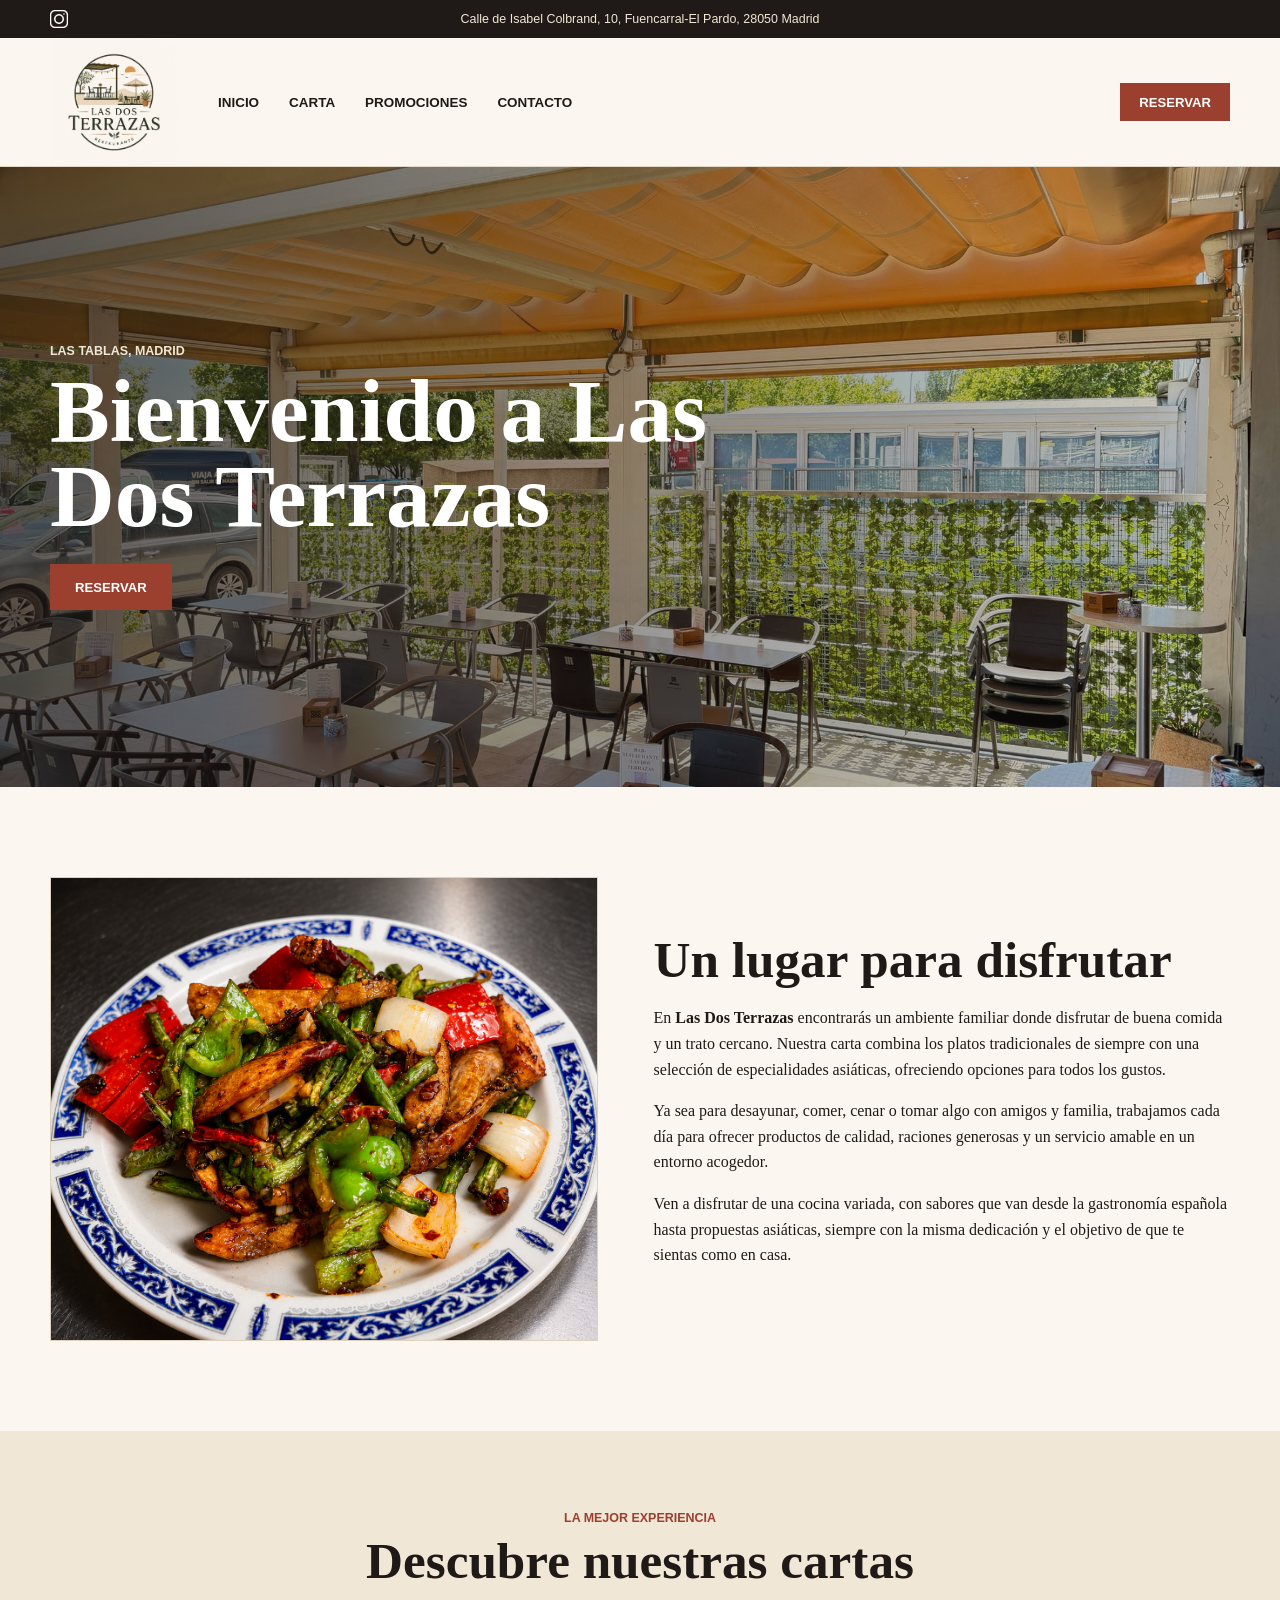
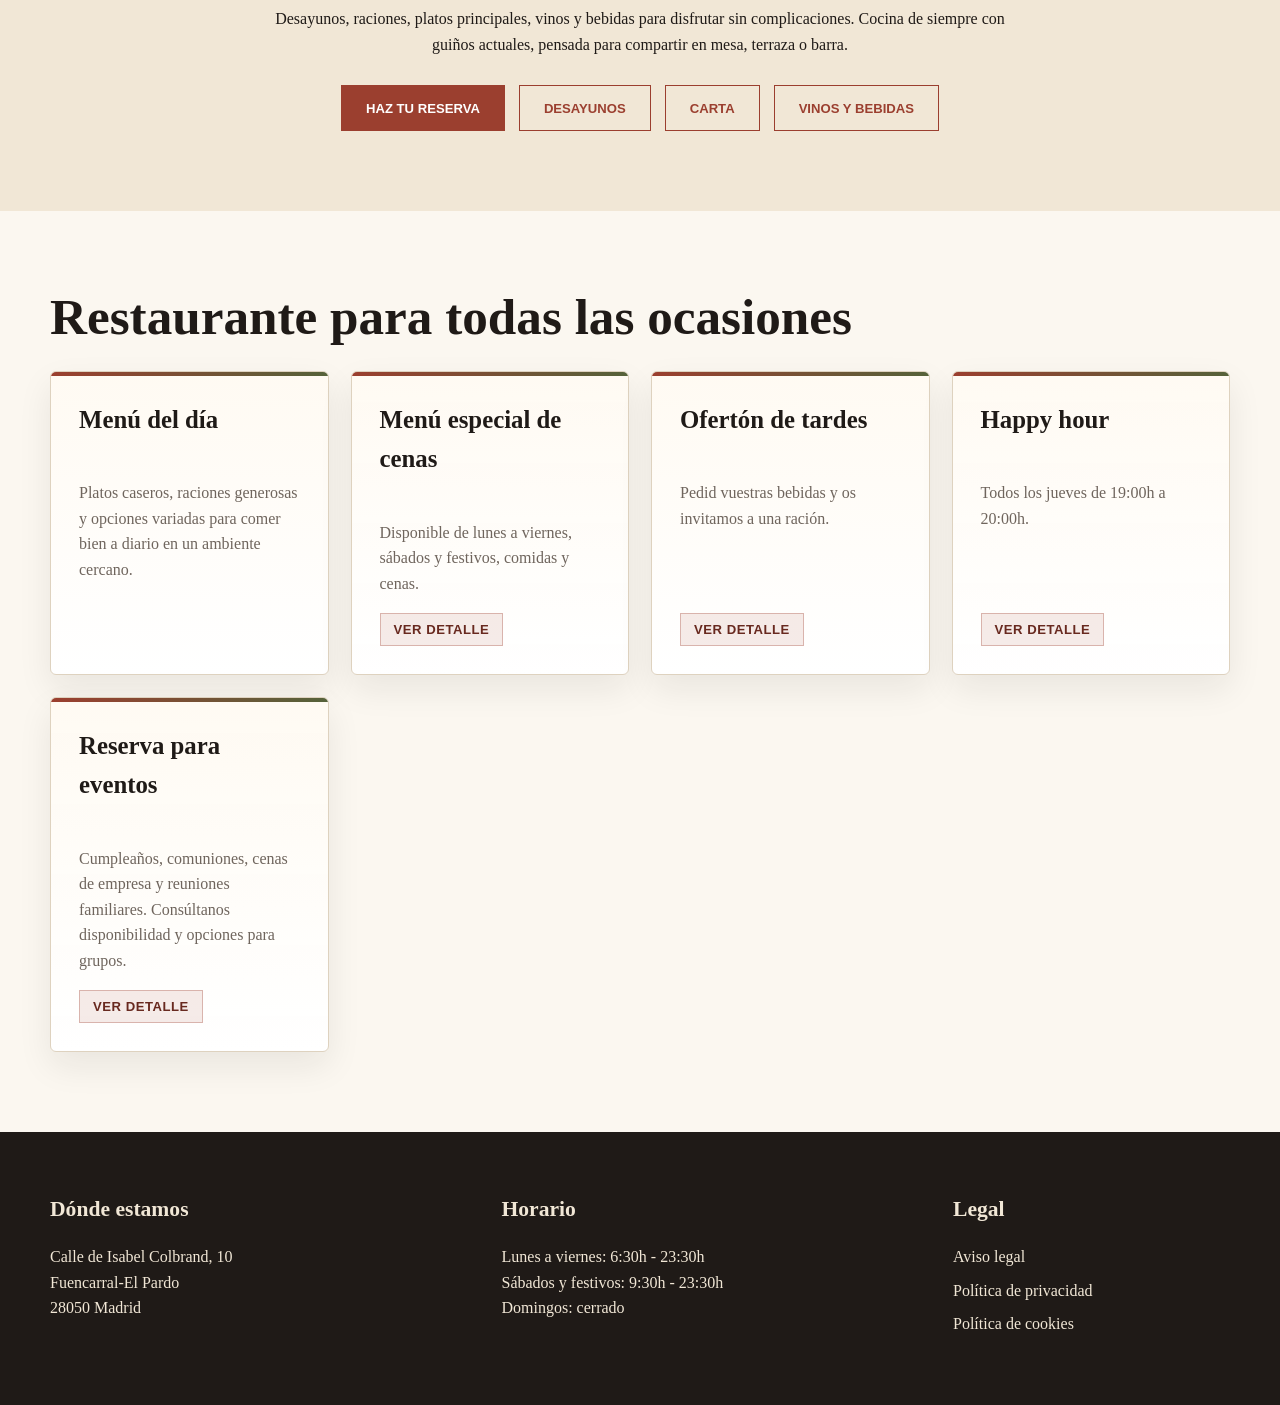
==== index.html @ 16870031 "initial commit" ====
<!doctype html>
<html lang="es">
  <head>
    <meta charset="utf-8">
    <meta name="viewport" content="width=device-width, initial-scale=1">
    <title>Las Dos Terrazas :: Inicio</title>
    <link rel="stylesheet" href="assets/css/styles.css">
    <script src="assets/js/main.js" defer></script>
  </head>
  <body>
    <header class="site-header" data-header>
      <div class="topbar">
        <div class="topbar__inner">
          <div class="social-links" aria-label="Redes sociales"><a class="social-icon" href="https://www.instagram.com/lasdosterrazaslastablas/" aria-label="Instagram"><img src="Resources/igicon.png" alt=""></a></div>
          <a class="topbar__address" href="https://www.google.com/maps/place//data=!4m2!3m1!1s0xd422bed860ddd8d:0xa8c01e3be5240dd5?sa=X&ved=1t:8290&ictx=111">Calle de Isabel Colbrand, 10, Fuencarral-El Pardo, 28050 Madrid</a>
        </div>
      </div>

      <nav class="main-nav" aria-label="Navegación principal">
        <a class="brand" href="index.html" aria-label="Las Dos Terrazas inicio">
          <img class="brand__logo" src="Resources/Logo.png" alt="Las Dos Terrazas">
        </a>
        <button class="nav-toggle" type="button" aria-expanded="false" aria-controls="primary-menu" data-nav-toggle>
          <span></span>
          <span></span>
          <span></span>
          <span class="sr-only">Abrir menú</span>
        </button>
        <ul class="nav-list" id="primary-menu" data-nav-menu>
          <li><a class="nav-link" href="index.html">Inicio</a></li>
          <li class="nav-item has-submenu">
            <button class="nav-link submenu-toggle" type="button" aria-expanded="false">Carta</button>
            <ul class="submenu">
              <li><a href="desayunos.html">Desayunos</a></li>
              <li><a href="carta.html">Carta</a></li>
              <li><a href="carta-vinos.html">Vinos y bebidas</a></li>
            </ul>
          </li>
          <li><a class="nav-link" href="promociones.html">Promociones</a></li>
          
          <li><a class="nav-link" href="contacto.html">Contacto</a></li>
          
        </ul>
        <a class="button button--small nav-cta" href="reservas.html">Reservar</a>
      </nav>
    </header>

    <main>
      <section class="hero hero--home">
        <div class="hero-carousel" data-carousel aria-hidden="true">
          <div class="hero-carousel__slide hero-carousel__slide--one is-active"></div>
          <div class="hero-carousel__slide hero-carousel__slide--two"></div>
          <div class="hero-carousel__slide hero-carousel__slide--three"></div>
          <div class="hero-carousel__slide hero-carousel__slide--four"></div>
        </div>
        <div class="hero__content">
          <p class="eyebrow">Las Tablas, Madrid</p>
          <h1>Bienvenido a Las Dos Terrazas</h1>
          <a class="button" href="reservas.html">Reservar</a>
        </div>
      </section>

      <section class="split-section">
        <div class="split-carousel" data-carousel aria-label="Imágenes de Las Dos Terrazas">
          <div class="split-carousel__slide split-carousel__slide--one is-active" role="img" aria-label="Plato de Las Dos Terrazas"></div>
          <div class="split-carousel__slide split-carousel__slide--two" role="img" aria-label="Plato de Las Dos Terrazas"></div>
          <div class="split-carousel__slide split-carousel__slide--three" role="img" aria-label="Plato de Las Dos Terrazas"></div>
          <div class="split-carousel__slide split-carousel__slide--four" role="img" aria-label="Plato de Las Dos Terrazas"></div>
          <div class="split-carousel__slide split-carousel__slide--five" role="img" aria-label="Plato de Las Dos Terrazas"></div>
          <div class="split-carousel__slide split-carousel__slide--six" role="img" aria-label="Plato de Las Dos Terrazas"></div>
          <div class="split-carousel__slide split-carousel__slide--seven" role="img" aria-label="Plato de Las Dos Terrazas"></div>
        </div>
        <div class="split-section__content">
          <h2>Un lugar para disfrutar</h2>
          <p>En <strong>Las Dos Terrazas</strong> encontrarás un ambiente familiar donde disfrutar de buena comida y un trato cercano. Nuestra carta combina los platos tradicionales de siempre con una selección de especialidades asiáticas, ofreciendo opciones para todos los gustos.</p>
          <p>Ya sea para desayunar, comer, cenar o tomar algo con amigos y familia, trabajamos cada día para ofrecer productos de calidad, raciones generosas y un servicio amable en un entorno acogedor.</p>
          <p>Ven a disfrutar de una cocina variada, con sabores que van desde la gastronomía española hasta propuestas asiáticas, siempre con la misma dedicación y el objetivo de que te sientas como en casa.</p>
        </div>
      </section>

      <section class="feature-band">
        <div class="feature-band__inner">
          <p class="section-kicker">La mejor experiencia</p>
          <h2>Descubre nuestras cartas</h2>
          <p>Desayunos, raciones, platos principales, vinos y bebidas para disfrutar sin complicaciones. Cocina de siempre con guiños actuales, pensada para compartir en mesa, terraza o barra.</p>
          <div class="action-row">
            <a class="button" href="reservas.html">Haz tu reserva</a>
            <a class="button button--outline" href="desayunos.html">Desayunos</a>
            <a class="button button--outline" href="carta.html">Carta</a>
            <a class="button button--outline" href="carta-vinos.html">Vinos y bebidas</a>
          </div>
        </div>
      </section>

      <section class="cards-section">
        <div class="section-heading">
          <h2>Restaurante para todas las ocasiones</h2>
        </div>
        <div class="card-grid">
          <article class="info-card">
            <h3>Menú del día</h3>
            <p>Platos caseros, raciones generosas y opciones variadas para comer bien a diario en un ambiente cercano.</p>
          </article>
          <article class="info-card">
            <h3>Menú especial de cenas</h3>
            <p>Disponible de lunes a viernes, sábados y festivos, comidas y cenas.</p>
            <a href="promociones.html">Ver detalle</a>
          </article>
          <article class="info-card">
            <h3>Ofertón de tardes</h3>
            <p>Pedid vuestras bebidas y os invitamos a una ración.</p>
            <a href="promociones.html">Ver detalle</a>
          </article>
          <article class="info-card">
            <h3>Happy hour</h3>
            <p>Todos los jueves de 19:00h a 20:00h.</p>
            <a href="promociones.html">Ver detalle</a>
          </article>
          <article class="info-card">
            <h3>Reserva para eventos</h3>
            <p>Cumpleaños, comuniones, cenas de empresa y reuniones familiares. Consúltanos disponibilidad y opciones para grupos.</p>
            <a href="reservas.html">Ver detalle</a>
          </article>
        </div>
      </section>
    </main>

    <footer class="site-footer">
      <div class="footer-grid">
        <div>
          <h2>Dónde estamos</h2>
          <p>Calle de Isabel Colbrand, 10<br>Fuencarral-El Pardo<br>28050 Madrid</p>

        </div>
        <div>
          <h2>Horario</h2>
          <p>Lunes a viernes: 6:30h - 23:30h<br>Sábados y festivos: 9:30h - 23:30h<br>Domingos: cerrado</p>
        </div>
        <div>
          <h2>Legal</h2>
          <a href="aviso-legal.html">Aviso legal</a>
          <a href="privacidad.html">Política de privacidad</a>
          <a href="cookies.html">Política de cookies</a>
          
        </div>
      </div>
    </footer>
  </body>
</html>
---- assets/css/styles.css ----
:root {
  --ink: #1f1a17;
  --muted: #6f655d;
  --paper: #fbf7f0;
  --cream: #f1e7d6;
  --terracotta: #9b3f2f;
  --terracotta-dark: #68291f;
  --olive: #55623a;
  --line: #ded2bf;
  --white: #fff;
  --shadow: 0 18px 50px rgba(31, 26, 23, 0.12);
  --sticky-menu-offset: 182px;
}

* {
  box-sizing: border-box;
}

body {
  margin: 0;
  font-family: Georgia, "Times New Roman", serif;
  color: var(--ink);
  background: var(--paper);
  line-height: 1.6;
}

body.menu-paper-page {
  background:
    linear-gradient(rgba(31, 24, 18, 0.38), rgba(31, 24, 18, 0.38)),
    url("../../Resources/cartabackground.png") center / cover fixed;
}

body.menu-paper-page--desayunos {
  background:
    linear-gradient(rgba(31, 24, 18, 0.38), rgba(31, 24, 18, 0.38)),
    url("../../Resources/desayunosbackground.png") center / cover fixed;
}

body.menu-paper-page--vinos {
  background:
    linear-gradient(rgba(31, 24, 18, 0.38), rgba(31, 24, 18, 0.38)),
    url("../../Resources/vinosbackground.png") center / cover fixed;
}

body.menu-paper-page .page-shell {
  width: min(980px, calc(100% - 32px));
  margin: 42px auto 80px;
  padding: 42px clamp(18px, 4vw, 64px) 72px;
  background: #fffaf2;
  box-shadow: 0 24px 70px rgba(31, 24, 18, 0.28);
}

body.menu-paper-page .menu-list {
  max-width: none;
}

body.menu-paper-page .page-hero {
  position: relative;
  padding: 8px 0 34px;
  border-bottom: 0;
}

body.menu-paper-page .page-hero::before {
  content: "Las Dos Terrazas";
  display: block;
  margin-bottom: 12px;
  color: var(--terracotta);
  font: 700 0.78rem Arial, sans-serif;
  letter-spacing: 0.14em;
  text-transform: uppercase;
}

body.menu-paper-page .page-hero::after {
  content: "";
  display: block;
  width: 100%;
  height: 1px;
  margin-top: 28px;
  background: linear-gradient(90deg, transparent, var(--line) 12%, var(--terracotta) 50%, var(--line) 88%, transparent);
}

body.menu-paper-page .page-hero h1 {
  margin-bottom: 0;
  font-size: clamp(3.2rem, 7vw, 5.6rem);
}

body.menu-paper-page .menu-tabs {
  align-items: center;
  gap: 0;
  margin: 0 0 40px;
  padding: 10px;
  background: rgba(255, 250, 242, 0.94);
  border: 1px solid rgba(222, 210, 191, 0.9);
  box-shadow: inset 0 0 0 1px rgba(255, 255, 255, 0.65), 0 10px 28px rgba(31, 24, 18, 0.06);
}

body.menu-paper-page .menu-tabs a {
  position: relative;
  padding: 11px 18px;
  background: transparent;
  border-right: 1px solid rgba(222, 210, 191, 0.85);
  color: var(--ink);
  transition: background 160ms ease, color 160ms ease;
}

body.menu-paper-page .menu-tabs a:first-child {
  background: var(--cream);
  color: var(--terracotta-dark);
}

body.menu-paper-page .menu-tabs a:last-child {
  border-right: 0;
}

body.menu-paper-page .menu-tabs a:hover {
  background: var(--terracotta);
  color: var(--white);
}

a {
  color: inherit;
  text-decoration: none;
}

a:hover {
  color: var(--terracotta);
}

.sr-only {
  position: absolute;
  width: 1px;
  height: 1px;
  overflow: hidden;
  clip: rect(0, 0, 0, 0);
}

.site-header {
  position: sticky;
  top: 0;
  z-index: 20;
  background: rgba(251, 247, 240, 0.96);
  border-bottom: 1px solid rgba(222, 210, 191, 0.85);
  transition: box-shadow 180ms ease;
}

.site-header.is-scrolled {
  box-shadow: var(--shadow);
}

.topbar {
  background: var(--ink);
  color: var(--cream);
  font-family: Arial, sans-serif;
  font-size: 0.78rem;
}

.topbar__inner,
.main-nav,
.footer-grid,
.feature-band__inner,
.cards-section,
.page-shell {
  width: min(1180px, calc(100% - 32px));
  margin: 0 auto;
}

.topbar__inner {
  min-height: 38px;
  display: grid;
  grid-template-columns: 1fr auto 1fr;
  align-items: center;
  gap: 16px;
}

.social-links {
  display: flex;
  gap: 14px;
}

.social-icon {
  display: inline-flex;
  align-items: center;
}

.social-icon img {
  width: 18px;
  height: 18px;
  display: block;
}

.topbar__address {
  line-height: 1.3;
  text-align: center;
}

.main-nav {
  min-height: 88px;
  display: flex;
  align-items: center;
  gap: 28px;
}

.brand {
  display: inline-flex;
  align-items: center;
  flex: 0 0 auto;
}

.brand__logo {
  display: block;
  width: clamp(92px, 10vw, 132px);
  height: auto;
}

.nav-list {
  display: flex;
  align-items: center;
  gap: 6px;
  margin: 0;
  padding: 0;
  list-style: none;
  flex: 1;
}

.nav-link,
.submenu-toggle {
  border: 0;
  background: transparent;
  color: var(--ink);
  cursor: pointer;
  font: 700 0.84rem Arial, sans-serif;
  letter-spacing: 0;
  padding: 16px 12px;
  text-transform: uppercase;
}

.has-submenu {
  position: relative;
}

.submenu {
  position: absolute;
  top: 100%;
  left: 0;
  display: none;
  min-width: 220px;
  margin: 0;
  padding: 10px 0;
  list-style: none;
  background: var(--white);
  border: 1px solid var(--line);
  box-shadow: var(--shadow);
}

.has-submenu:hover .submenu,
.has-submenu.is-open .submenu {
  display: block;
}

.submenu a {
  display: block;
  padding: 10px 18px;
  font-family: Arial, sans-serif;
  font-size: 0.9rem;
}

.button {
  display: inline-flex;
  align-items: center;
  justify-content: center;
  min-height: 46px;
  padding: 0 24px;
  border: 1px solid var(--terracotta);
  background: var(--terracotta);
  color: var(--white);
  font: 700 0.82rem Arial, sans-serif;
  text-transform: uppercase;
}

.button:hover {
  background: var(--terracotta-dark);
  color: var(--white);
}

.button--small {
  min-height: 38px;
  padding-inline: 18px;
}

.button--outline {
  background: transparent;
  color: var(--terracotta);
}

.button--outline:hover {
  background: var(--terracotta);
}

.nav-toggle {
  display: none;
  width: 44px;
  height: 44px;
  border: 1px solid var(--line);
  background: transparent;
}

.nav-toggle span:not(.sr-only) {
  display: block;
  width: 22px;
  height: 2px;
  margin: 5px auto;
  background: var(--ink);
}

.hero {
  position: relative;
  min-height: 620px;
  display: grid;
  place-items: center;
  overflow: hidden;
}

.hero__media {
  position: absolute;
  inset: 0;
}

.hero__media::after,
.hero-carousel::after {
  content: "";
  position: absolute;
  inset: 0;
  background: linear-gradient(90deg, rgba(31, 26, 23, 0.72), rgba(31, 26, 23, 0.18));
}

.hero-carousel {
  position: absolute;
  inset: 0;
}

.hero-carousel__slide {
  position: absolute;
  inset: 0;
  opacity: 0;
  background-position: center;
  background-size: cover;
  transition: opacity 700ms ease;
}

.hero-carousel__slide.is-active {
  opacity: 1;
}

.hero-carousel__slide--one {
  background-image: url("../../Resources/slide.jpeg");
}

.hero-carousel__slide--two {
  background-image: url("../../Resources/slide1.jpeg");
}

.hero-carousel__slide--three {
  background-image: url("../../Resources/slide2.jpeg");
}

.hero-carousel__slide--four {
  background-image: url("../../Resources/slide3.jpeg");
}

.hero__content {
  position: relative;
  width: min(1180px, calc(100% - 32px));
  color: var(--white);
}

.hero h1 {
  max-width: 780px;
  margin: 0 0 26px;
  font-size: clamp(3rem, 7vw, 6.7rem);
  line-height: 0.95;
}

.eyebrow,
.section-kicker {
  margin: 0 0 10px;
  color: var(--terracotta);
  font: 700 0.78rem Arial, sans-serif;
  text-transform: uppercase;
}

.hero .eyebrow {
  color: var(--cream);
}

.placeholder {
  background:
    linear-gradient(135deg, rgba(85, 98, 58, 0.72), rgba(155, 63, 47, 0.64)),
    repeating-linear-gradient(45deg, #bfa98a 0 18px, #d9c8ad 18px 36px);
}

.placeholder--interior,
.placeholder--room {
  min-height: 460px;
  border: 1px solid var(--line);
}

.split-section {
  width: min(1180px, calc(100% - 32px));
  margin: 90px auto;
  display: grid;
  grid-template-columns: minmax(280px, 0.95fr) minmax(280px, 1fr);
  gap: 56px;
  align-items: center;
}

.split-section__image {
  display: block;
  width: 100%;
  min-height: 460px;
  aspect-ratio: 1.18;
  object-fit: cover;
  border: 1px solid var(--line);
}

.split-carousel {
  position: relative;
  min-height: 460px;
  aspect-ratio: 1.18;
  overflow: hidden;
  border: 1px solid var(--line);
}

.split-carousel__slide {
  position: absolute;
  inset: 0;
  opacity: 0;
  background-position: center;
  background-size: cover;
  transition: opacity 700ms ease;
}

.split-carousel__slide.is-active {
  opacity: 1;
}

.split-carousel__slide--one {
  background-image: url("../../Resources/plate.png");
}

.split-carousel__slide--two {
  background-image: url("../../Resources/plate2.png");
}

.split-carousel__slide--three {
  background-image: url("../../Resources/plate3.png");
}

.split-carousel__slide--four {
  background-image: url("../../Resources/plate4.png");
}

.split-carousel__slide--five {
  background-image: url("../../Resources/plate5.png");
}

.split-carousel__slide--six {
  background-image: url("../../Resources/plate6.png");
}

.split-carousel__slide--seven {
  background-image: url("../../Resources/plate7.png");
}

.split-section__content h2,
.feature-band h2,
.section-heading h2,
.page-hero h1 {
  margin: 0 0 20px;
  font-size: clamp(2.2rem, 4vw, 4.6rem);
  line-height: 1;
}

.text-link {
  color: var(--terracotta);
  font-weight: 700;
}

.feature-band {
  background: var(--cream);
  padding: 80px 0;
}

.feature-band__inner {
  text-align: center;
}

.feature-band__inner p {
  max-width: 760px;
  margin-inline: auto;
}

.action-row {
  display: flex;
  flex-wrap: wrap;
  justify-content: center;
  gap: 14px;
  margin-top: 28px;
}

.cards-section {
  padding: 80px 0;
}

.page-shell {
  padding: 42px 0 80px;
}

.section-heading {
  margin-bottom: 28px;
}

.card-grid {
  display: grid;
  grid-template-columns: repeat(auto-fit, minmax(260px, 1fr));
  gap: 22px;
}

.info-card {
  position: relative;
  display: flex;
  flex-direction: column;
  min-height: 280px;
  padding: 28px;
  background:
    linear-gradient(180deg, rgba(255, 250, 242, 0.96), rgba(255, 255, 255, 0.98)),
    var(--white);
  border: 1px solid var(--line);
  border-radius: 6px;
  box-shadow: 0 14px 34px rgba(31, 26, 23, 0.08);
  transition: transform 180ms ease, box-shadow 180ms ease, border-color 180ms ease;
  overflow: hidden;
}

.info-card::before {
  content: "";
  position: absolute;
  inset: 0 0 auto;
  height: 4px;
  background: linear-gradient(90deg, var(--terracotta), var(--olive));
}

.info-card:hover {
  transform: translateY(-4px);
  border-color: rgba(155, 63, 47, 0.45);
  box-shadow: 0 22px 48px rgba(31, 26, 23, 0.14);
}

.info-card h3,
.info-card h2 {
  margin-top: 0;
  font-size: 1.55rem;
}

.info-card p {
  color: var(--muted);
}

.info-card a {
  align-self: flex-start;
  margin-top: auto;
  padding: 8px 13px;
  background: rgba(155, 63, 47, 0.1);
  border: 1px solid rgba(155, 63, 47, 0.32);
  color: var(--terracotta-dark);
  font: 700 0.82rem Arial, sans-serif;
  text-transform: uppercase;
  letter-spacing: 0.04em;
}

.info-card a:hover {
  background: var(--terracotta);
  border-color: var(--terracotta);
  color: var(--white);
}

.page-hero {
  padding: 0 0 36px;
  border-bottom: 1px solid var(--line);
}

.content-grid,
.booking-layout {
  display: grid;
  grid-template-columns: minmax(0, 1fr) 340px;
  gap: 42px;
  margin-top: 48px;
}

.fact-list {
  display: grid;
  gap: 14px;
}

.fact-list div,
.menu-list article,
.timeline article,
.contact-grid article {
  padding: 20px 0;
  border-bottom: 1px solid var(--line);
}

.menu-list article {
  display: grid;
  grid-template-columns: minmax(0, 1fr) max-content;
  gap: 4px 28px;
  align-items: start;
}

.fact-list dt {
  font: 700 0.8rem Arial, sans-serif;
  color: var(--terracotta);
  text-transform: uppercase;
}

.fact-list dd {
  margin: 4px 0 0;
}

.side-panel {
  align-self: start;
  padding: 28px;
  background: var(--cream);
  border: 1px solid var(--line);
}

.article {
  max-width: 820px;
  margin-top: 42px;
  font-size: 1.08rem;
}

.timeline {
  display: grid;
  gap: 10px;
  margin-top: 42px;
}

.timeline span {
  color: var(--terracotta);
  font-weight: 700;
}

.menu-tabs {
  position: sticky;
  top: var(--sticky-menu-offset);
  z-index: 5;
  display: flex;
  flex-wrap: wrap;
  gap: 10px;
  margin: 32px 0;
  padding: 12px;
  background: var(--paper);
  border: 1px solid var(--line);
}

.menu-tabs a {
  padding: 8px 14px;
  background: var(--cream);
  font-family: Arial, sans-serif;
  font-weight: 700;
}

.menu-list {
  max-width: 860px;
  scroll-margin-top: calc(var(--sticky-menu-offset) + 80px);
}

.menu-list h2 {
  margin-top: 42px;
  color: var(--olive);
}

.menu-list h3 {
  margin: 0;
}

.menu-list .menu-subcategory {
  margin: 28px 0 6px;
  padding-bottom: 6px;
  border-bottom: 1px solid rgba(222, 210, 191, 0.72);
  color: var(--terracotta);
  font: 700 0.82rem Arial, sans-serif;
  text-transform: uppercase;
}

.menu-list p {
  margin: 4px 0 0;
  color: var(--muted);
}

.menu-list .menu-meta {
  display: contents;
  margin-top: 0;
}

.menu-list .menu-description {
  grid-column: 1;
  grid-row: 2;
  color: var(--muted);
}

.menu-list .menu-price {
  color: var(--ink);
  font-weight: 700;
  text-align: right;
  white-space: nowrap;
}

.menu-list .menu-prices {
  display: grid;
  grid-column: 2;
  grid-row: 1 / span 2;
  gap: 4px;
  justify-items: end;
  align-self: start;
}

.menu-list .menu-meta--price-only .menu-prices {
  grid-column: 2;
  grid-row: 1;
}

.note {
  margin-top: 32px;
  color: var(--muted);
}

.booking-layout--direct {
  align-items: start;
}

.reservation-actions {
  display: grid;
  grid-template-columns: repeat(2, minmax(0, 1fr));
  gap: 22px;
}

.reservation-card {
  min-height: 260px;
  display: flex;
  flex-direction: column;
  align-items: flex-start;
  padding: 30px;
  background: var(--white);
  border: 1px solid var(--line);
  border-radius: 6px;
}

.reservation-card h2 {
  margin: 0 0 12px;
  font-size: 1.8rem;
}

.reservation-card p {
  margin: 0 0 24px;
}

.reservation-card .button {
  margin-top: auto;
}

.contact-grid {
  display: grid;
  grid-template-columns: repeat(3, minmax(0, 1fr));
  gap: 26px;
  margin-top: 42px;
}

.map-placeholder,
.map-frame {
  min-height: 320px;
  margin-top: 42px;
  border: 1px solid var(--line);
}

.map-placeholder {
  display: grid;
  place-items: center;
  background: repeating-linear-gradient(45deg, #d7ccb8 0 16px, #eee4d5 16px 32px);
  color: var(--muted);
  font-family: Arial, sans-serif;
}

.map-frame {
  overflow: hidden;
  background: var(--cream);
}

.map-frame iframe {
  display: block;
  width: 100%;
  height: 420px;
  border: 0;
}

.promo-board {
  display: grid;
  gap: 0;
  margin-top: 18px;
}

.promo-card {
  padding: 28px 0;
  border-bottom: 1px solid var(--line);
}

.promo-card h2 {
  margin: 0 0 10px;
  color: var(--olive);
  font-size: 1.55rem;
  line-height: 1.2;
}

.promo-card p {
  max-width: 760px;
  margin: 4px 0 0;
  color: var(--ink);
}

.promo-card strong,
.promo-card a {
  color: var(--terracotta);
  font-weight: 700;
}

.promo-card h2:not(:first-child) {
  margin-top: 28px;
}

.promo-list {
  display: grid;
  gap: 6px;
  max-width: 760px;
  margin: 18px 0 0;
  padding: 0;
  list-style: none;
}

.promo-list li {
  padding: 8px 0;
  border-bottom: 1px solid rgba(222, 210, 191, 0.72);
}

.site-footer {
  padding: 60px 0;
  background: var(--ink);
  color: var(--cream);
}

.footer-grid {
  display: grid;
  grid-template-columns: 1.2fr 1.2fr 0.8fr;
  gap: 36px;
}

.site-footer h2 {
  margin-top: 0;
  font-size: 1.35rem;
}

.site-footer a {
  display: block;
  margin: 8px 0;
}

.standalone {
  min-height: 100vh;
}

@media (max-width: 920px) {
  .topbar__inner {
    grid-template-columns: 1fr;
    justify-items: center;
    padding: 8px 0;
  }

  .main-nav {
    min-height: 74px;
    justify-content: space-between;
  }

  .nav-toggle {
    display: inline-block;
  }

  .nav-list {
    position: absolute;
    top: 100%;
    left: 0;
    right: 0;
    display: none;
    flex-direction: column;
    align-items: stretch;
    padding: 12px 24px 24px;
    background: var(--paper);
    border-bottom: 1px solid var(--line);
  }

  .nav-list.is-open {
    display: flex;
  }

  .submenu {
    position: static;
    box-shadow: none;
    border: 0;
    background: var(--cream);
  }

  .nav-cta {
    display: none;
  }

  .menu-tabs {
    position: static;
  }

  .menu-list .menu-meta {
    display: contents;
  }

  .menu-list .menu-description {
    grid-row: auto;
  }

  .menu-list .menu-price {
    text-align: left;
    white-space: normal;
  }

  .menu-list .menu-prices {
    grid-column: 1;
    grid-row: auto;
    justify-items: start;
    margin-top: 4px;
  }

  .menu-list .menu-meta--price-only .menu-prices {
    grid-column: 1;
  }

  .hero {
    min-height: 520px;
  }

  .split-section,
  .content-grid,
  .booking-layout,
  .footer-grid {
    grid-template-columns: 1fr;
  }

  .card-grid,
  .contact-grid {
    grid-template-columns: 1fr;
  }

  .reservation-actions {
    grid-template-columns: 1fr;
  }

  .promo-card {
    padding: 26px 18px;
  }
}

@media (max-width: 560px) {
  .brand__logo {
    width: 82px;
  }

  .hero h1,
  .page-hero h1 {
    font-size: 2.7rem;
  }

  .cards-section {
    padding: 52px 0;
  }

  .page-shell {
    padding: 32px 0 52px;
  }
}
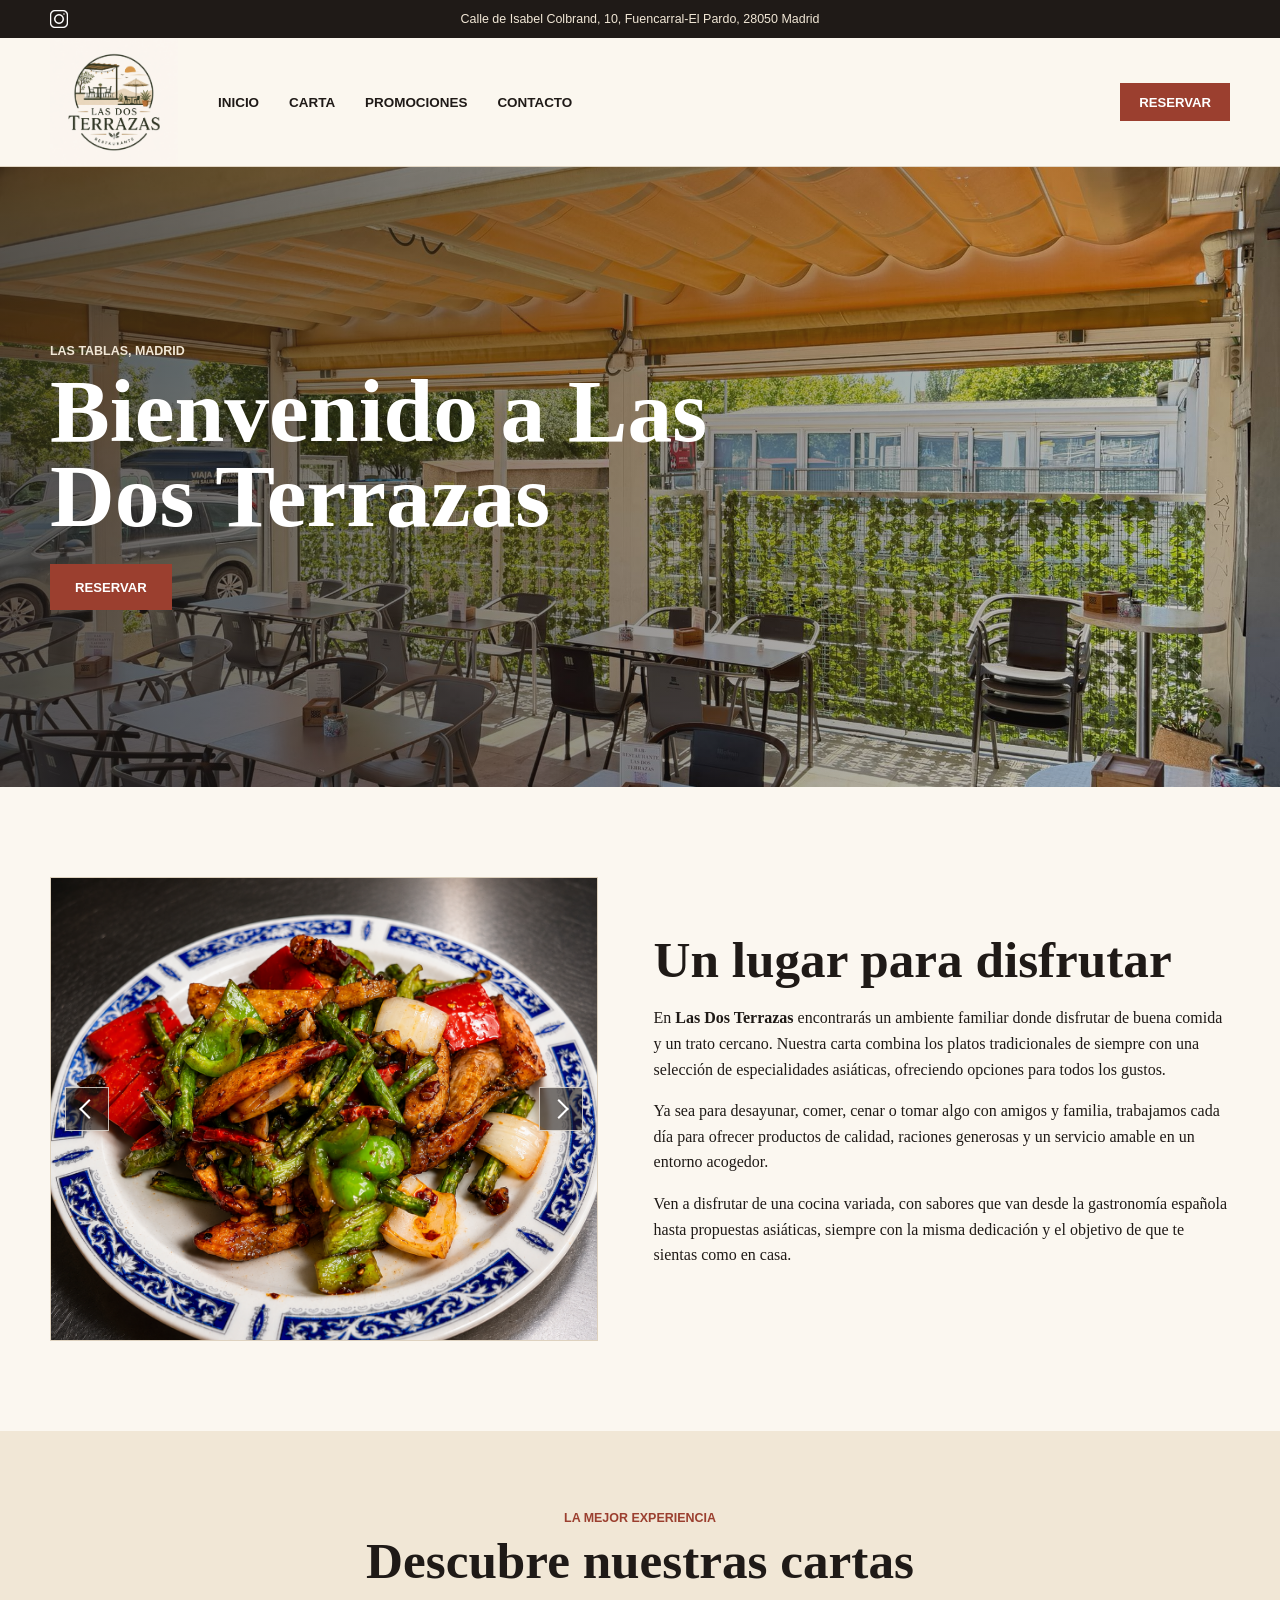
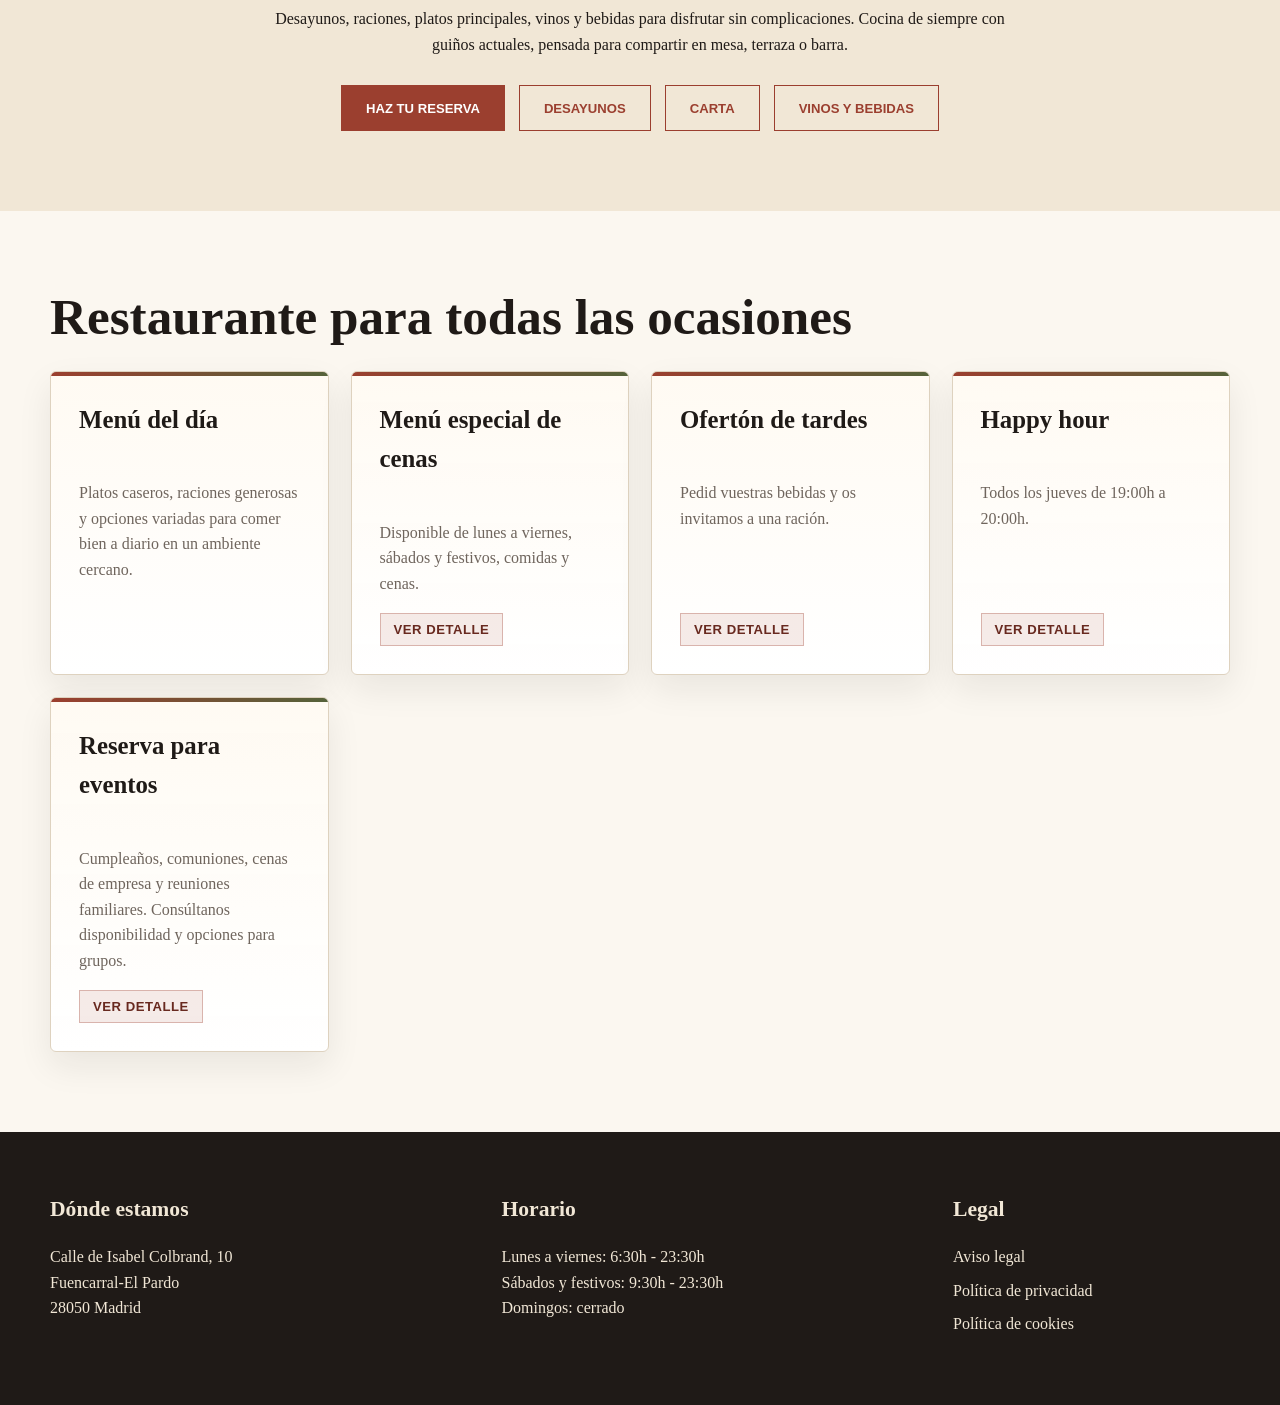
==== commit 91dd53d4: "responsive fix" ====
--- a/index.html
+++ b/index.html
@@ -47,7 +47,7 @@
 
     <main>
       <section class="hero hero--home">
-        <div class="hero-carousel" data-carousel aria-hidden="true">
+        <div class="hero-carousel" data-carousel data-carousel-interval="7000" aria-hidden="true">
           <div class="hero-carousel__slide hero-carousel__slide--one is-active"></div>
           <div class="hero-carousel__slide hero-carousel__slide--two"></div>
           <div class="hero-carousel__slide hero-carousel__slide--three"></div>
@@ -69,6 +69,8 @@
           <div class="split-carousel__slide split-carousel__slide--five" role="img" aria-label="Plato de Las Dos Terrazas"></div>
           <div class="split-carousel__slide split-carousel__slide--six" role="img" aria-label="Plato de Las Dos Terrazas"></div>
           <div class="split-carousel__slide split-carousel__slide--seven" role="img" aria-label="Plato de Las Dos Terrazas"></div>
+          <button class="carousel-arrow carousel-arrow--prev" type="button" data-carousel-prev aria-label="Imagen anterior"></button>
+          <button class="carousel-arrow carousel-arrow--next" type="button" data-carousel-next aria-label="Imagen siguiente"></button>
         </div>
         <div class="split-section__content">
           <h2>Un lugar para disfrutar</h2>
--- a/assets/css/styles.css
+++ b/assets/css/styles.css
@@ -16,12 +16,17 @@
   box-sizing: border-box;
 }
 
+html {
+  overflow-x: hidden;
+}
+
 body {
   margin: 0;
   font-family: Georgia, "Times New Roman", serif;
   color: var(--ink);
   background: var(--paper);
   line-height: 1.6;
+  overflow-x: hidden;
 }
 
 body.menu-paper-page {
@@ -191,6 +196,8 @@
 .topbar__address {
   line-height: 1.3;
   text-align: center;
+  min-width: 0;
+  overflow-wrap: anywhere;
 }
 
 .main-nav {
@@ -413,6 +420,15 @@
   align-items: center;
 }
 
+.split-section > *,
+.content-grid > *,
+.booking-layout > *,
+.card-grid > *,
+.contact-grid > *,
+.footer-grid > * {
+  min-width: 0;
+}
+
 .split-section__image {
   display: block;
   width: 100%;
@@ -441,6 +457,52 @@
 
 .split-carousel__slide.is-active {
   opacity: 1;
+}
+
+.carousel-arrow {
+  position: absolute;
+  top: 50%;
+  z-index: 3;
+  width: 44px;
+  height: 44px;
+  border: 1px solid rgba(255, 250, 242, 0.72);
+  background: rgba(31, 26, 23, 0.58);
+  color: var(--white);
+  cursor: pointer;
+  transform: translateY(-50%);
+  transition: background 160ms ease, transform 160ms ease;
+}
+
+.carousel-arrow::before {
+  content: "";
+  position: absolute;
+  top: 50%;
+  left: 50%;
+  width: 12px;
+  height: 12px;
+  border-top: 2px solid currentColor;
+  border-right: 2px solid currentColor;
+}
+
+.carousel-arrow--prev {
+  left: 14px;
+}
+
+.carousel-arrow--prev::before {
+  transform: translate(-35%, -50%) rotate(-135deg);
+}
+
+.carousel-arrow--next {
+  right: 14px;
+}
+
+.carousel-arrow--next::before {
+  transform: translate(-65%, -50%) rotate(45deg);
+}
+
+.carousel-arrow:hover {
+  background: var(--terracotta);
+  transform: translateY(-50%) scale(1.04);
 }
 
 .split-carousel__slide--one {
@@ -882,6 +944,12 @@
     grid-template-columns: 1fr;
     justify-items: center;
     padding: 8px 0;
+    gap: 6px;
+  }
+
+  .topbar__address {
+    max-width: 100%;
+    font-size: 0.72rem;
   }
 
   .main-nav {
@@ -898,6 +966,7 @@
     top: 100%;
     left: 0;
     right: 0;
+    width: 100%;
     display: none;
     flex-direction: column;
     align-items: stretch;
@@ -923,6 +992,18 @@
 
   .menu-tabs {
     position: static;
+    overflow-x: auto;
+    flex-wrap: nowrap;
+    -webkit-overflow-scrolling: touch;
+  }
+
+  .menu-tabs a {
+    flex: 0 0 auto;
+  }
+
+  .menu-list article {
+    grid-template-columns: minmax(0, 1fr) minmax(128px, max-content);
+    column-gap: 18px;
   }
 
   .menu-list .menu-meta {
@@ -930,27 +1011,36 @@
   }
 
   .menu-list .menu-description {
-    grid-row: auto;
+    grid-row: 2;
   }
 
   .menu-list .menu-price {
-    text-align: left;
-    white-space: normal;
+    text-align: right;
+    white-space: nowrap;
   }
 
   .menu-list .menu-prices {
-    grid-column: 1;
-    grid-row: auto;
-    justify-items: start;
-    margin-top: 4px;
+    grid-column: 2;
+    grid-row: 1 / span 2;
+    justify-items: end;
+    margin-top: 0;
   }
 
   .menu-list .menu-meta--price-only .menu-prices {
-    grid-column: 1;
+    grid-column: 2;
   }
 
   .hero {
     min-height: 520px;
+  }
+
+  .hero__content,
+  .hero h1,
+  .split-section__content h2,
+  .feature-band h2,
+  .section-heading h2,
+  .page-hero h1 {
+    overflow-wrap: anywhere;
   }
 
   .split-section,
@@ -960,6 +1050,17 @@
     grid-template-columns: 1fr;
   }
 
+  .split-section {
+    margin: 56px auto;
+    gap: 30px;
+  }
+
+  .split-carousel,
+  .split-section__image {
+    min-height: 0;
+    aspect-ratio: 4 / 3;
+  }
+
   .card-grid,
   .contact-grid {
     grid-template-columns: 1fr;
@@ -979,9 +1080,90 @@
     width: 82px;
   }
 
+  .main-nav,
+  .topbar__inner,
+  .footer-grid,
+  .feature-band__inner,
+  .cards-section,
+  .page-shell,
+  .hero__content,
+  .split-section {
+    width: min(100% - 20px, 1180px);
+  }
+
   .hero h1,
   .page-hero h1 {
-    font-size: 2.7rem;
+    font-size: 2.45rem;
+    line-height: 1.02;
+  }
+
+  .hero {
+    min-height: 460px;
+  }
+
+  .hero__content {
+    padding-block: 48px;
+  }
+
+  .split-section {
+    margin: 42px auto;
+  }
+
+  .split-section__content h2,
+  .feature-band h2,
+  .section-heading h2 {
+    font-size: 2.25rem;
+    line-height: 1.06;
+  }
+
+  .split-carousel,
+  .split-section__image {
+    aspect-ratio: 1 / 1;
+  }
+
+  .carousel-arrow {
+    width: 38px;
+    height: 38px;
+  }
+
+  .carousel-arrow--prev {
+    left: 10px;
+  }
+
+  .carousel-arrow--next {
+    right: 10px;
+  }
+
+  body.menu-paper-page .page-shell {
+    width: min(100% - 20px, 980px);
+    margin: 22px auto 48px;
+    padding: 28px 16px 44px;
+  }
+
+  body.menu-paper-page .page-hero h1 {
+    font-size: 2.5rem;
+  }
+
+  .menu-list article {
+    grid-template-columns: 1fr;
+    gap: 4px;
+  }
+
+  .menu-list .menu-description {
+    grid-row: auto;
+  }
+
+  .menu-list .menu-price {
+    text-align: left;
+    white-space: normal;
+  }
+
+  .menu-list .menu-prices,
+  .menu-list .menu-meta--price-only .menu-prices {
+    grid-column: 1;
+    grid-row: auto;
+    justify-items: start;
+    margin-top: 4px;
   }
 
   .cards-section {
@@ -991,4 +1173,8 @@
   .page-shell {
     padding: 32px 0 52px;
   }
-}
+
+  .info-card {
+    min-height: 0;
+  }
+}
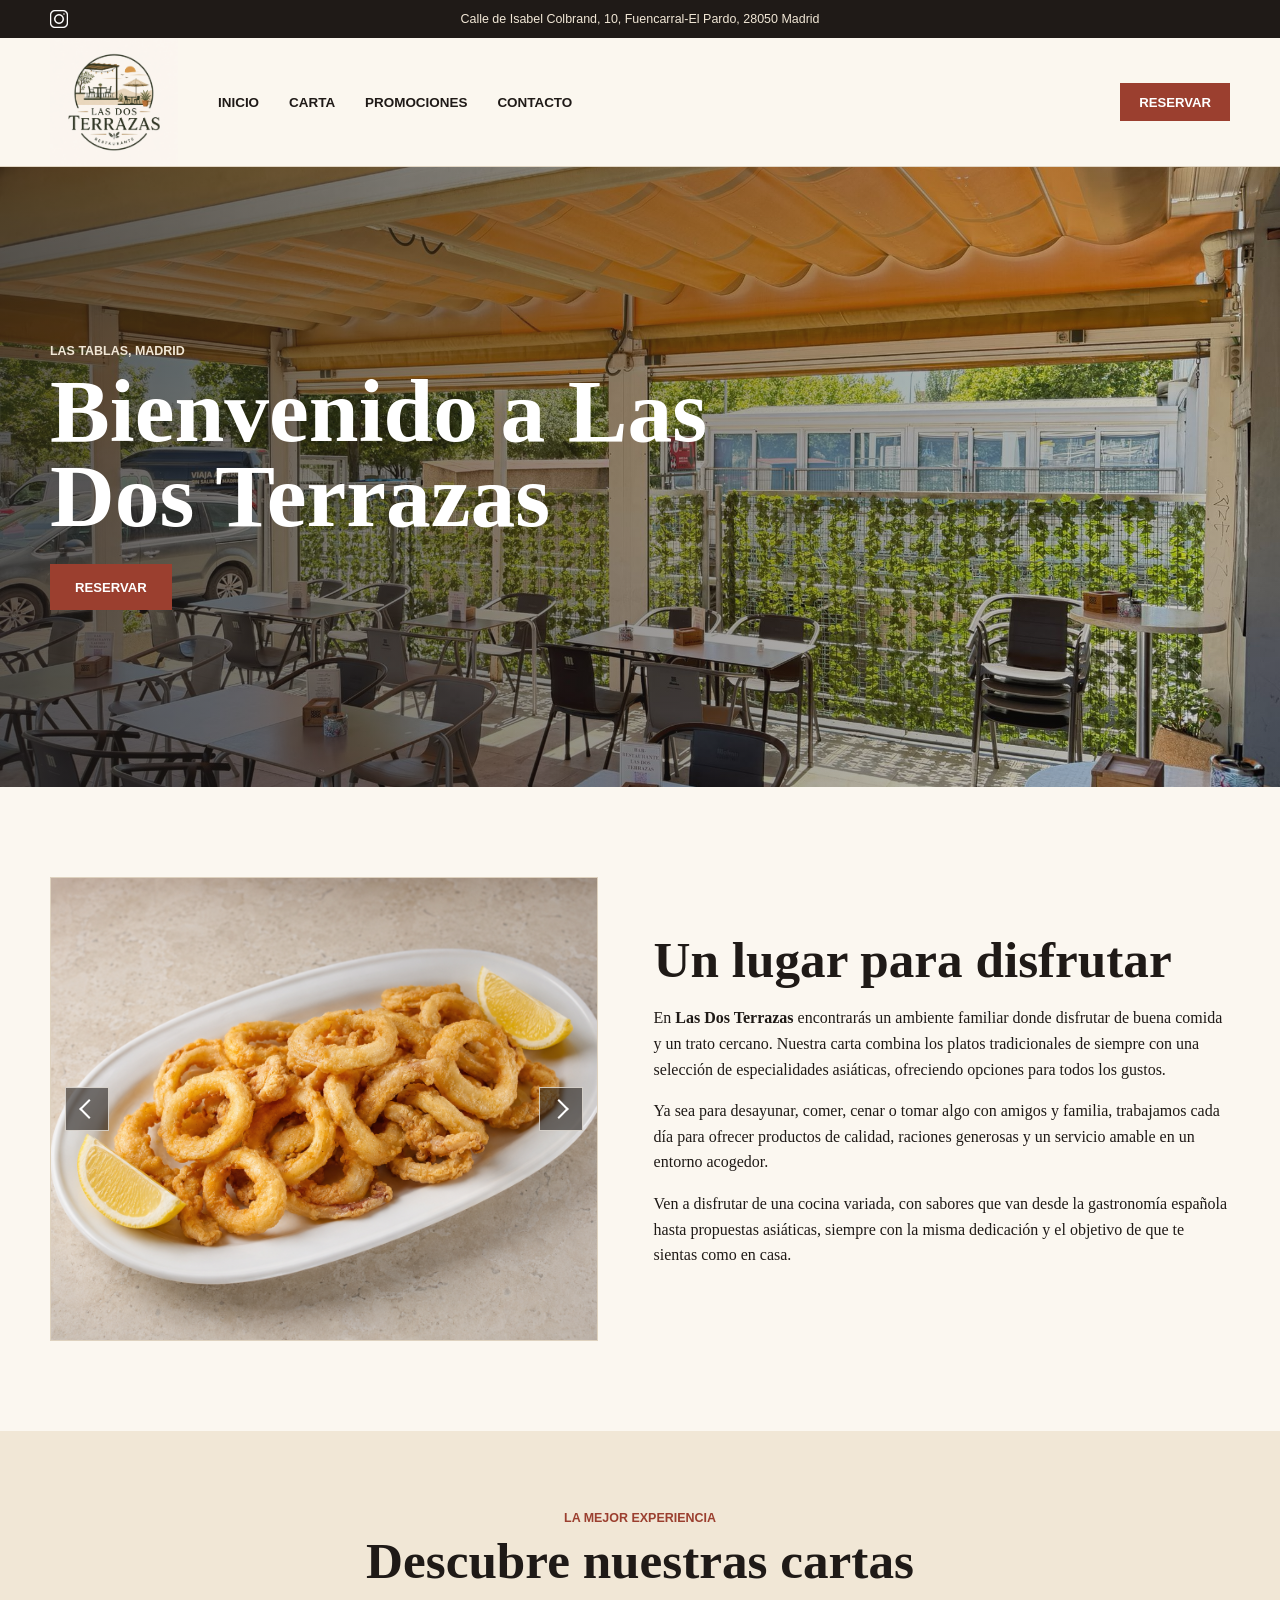
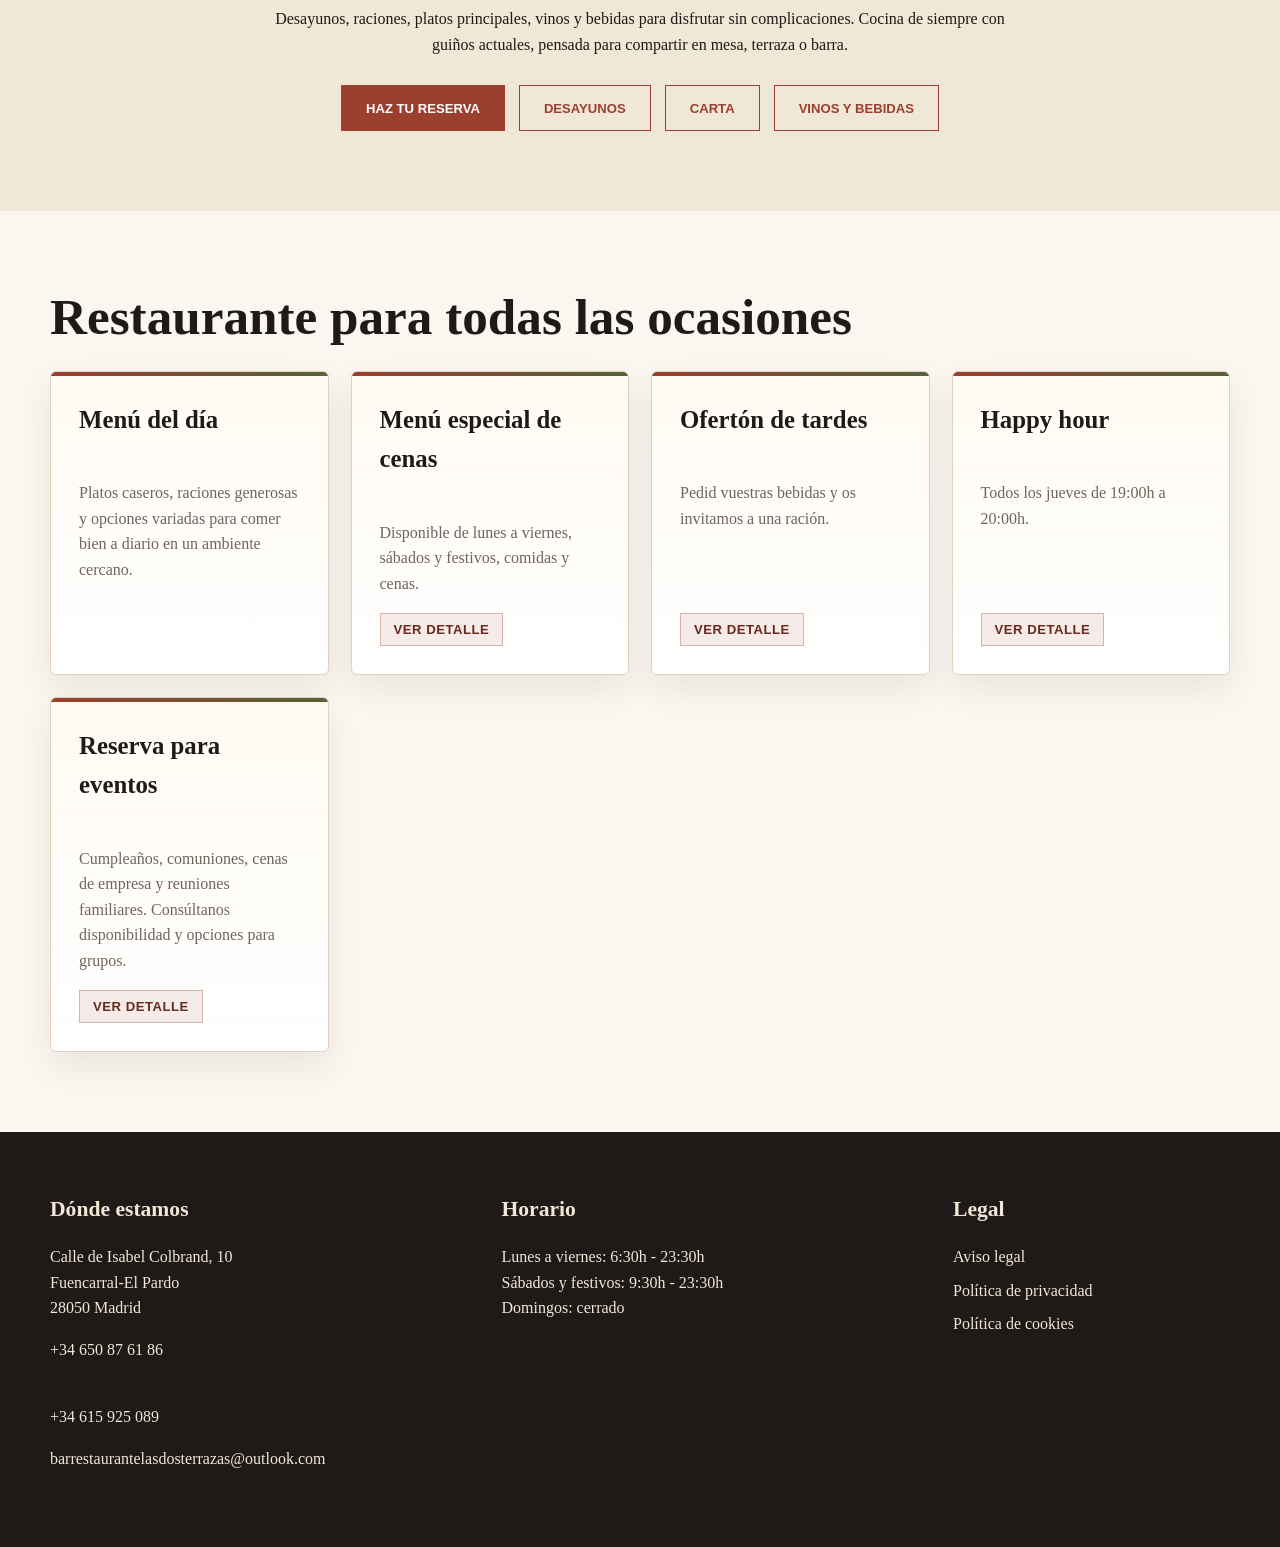
==== commit 15b21704: "update" ====
--- a/index.html
+++ b/index.html
@@ -132,7 +132,8 @@
         <div>
           <h2>Dónde estamos</h2>
           <p>Calle de Isabel Colbrand, 10<br>Fuencarral-El Pardo<br>28050 Madrid</p>
-
+          <p><a href="tel:+34650876186">+34 650 87 61 86</a><br><a href="tel:+34615925089">+34 615 925 089</a></p>
+          <p><a href="mailto:barrestaurantelasdosterrazas@outlook.com">barrestaurantelasdosterrazas@outlook.com</a></p>
         </div>
         <div>
           <h2>Horario</h2>
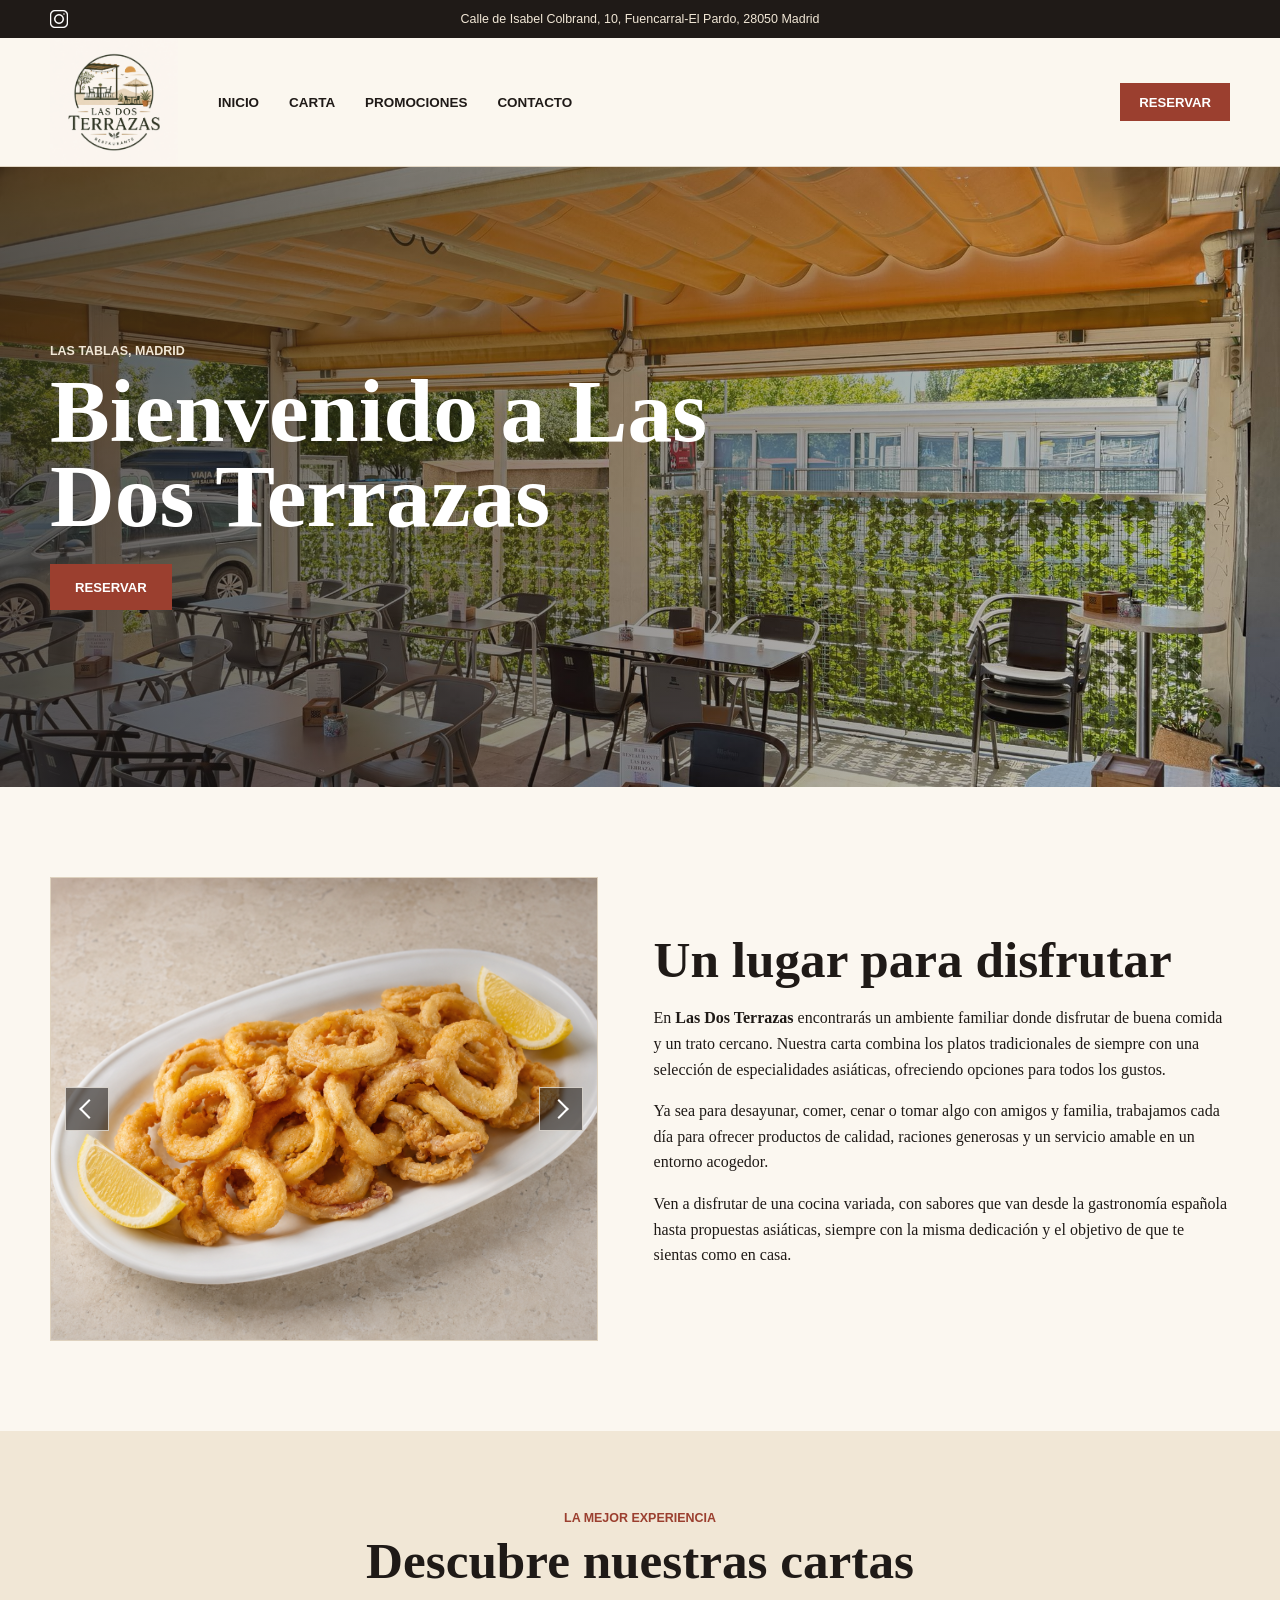
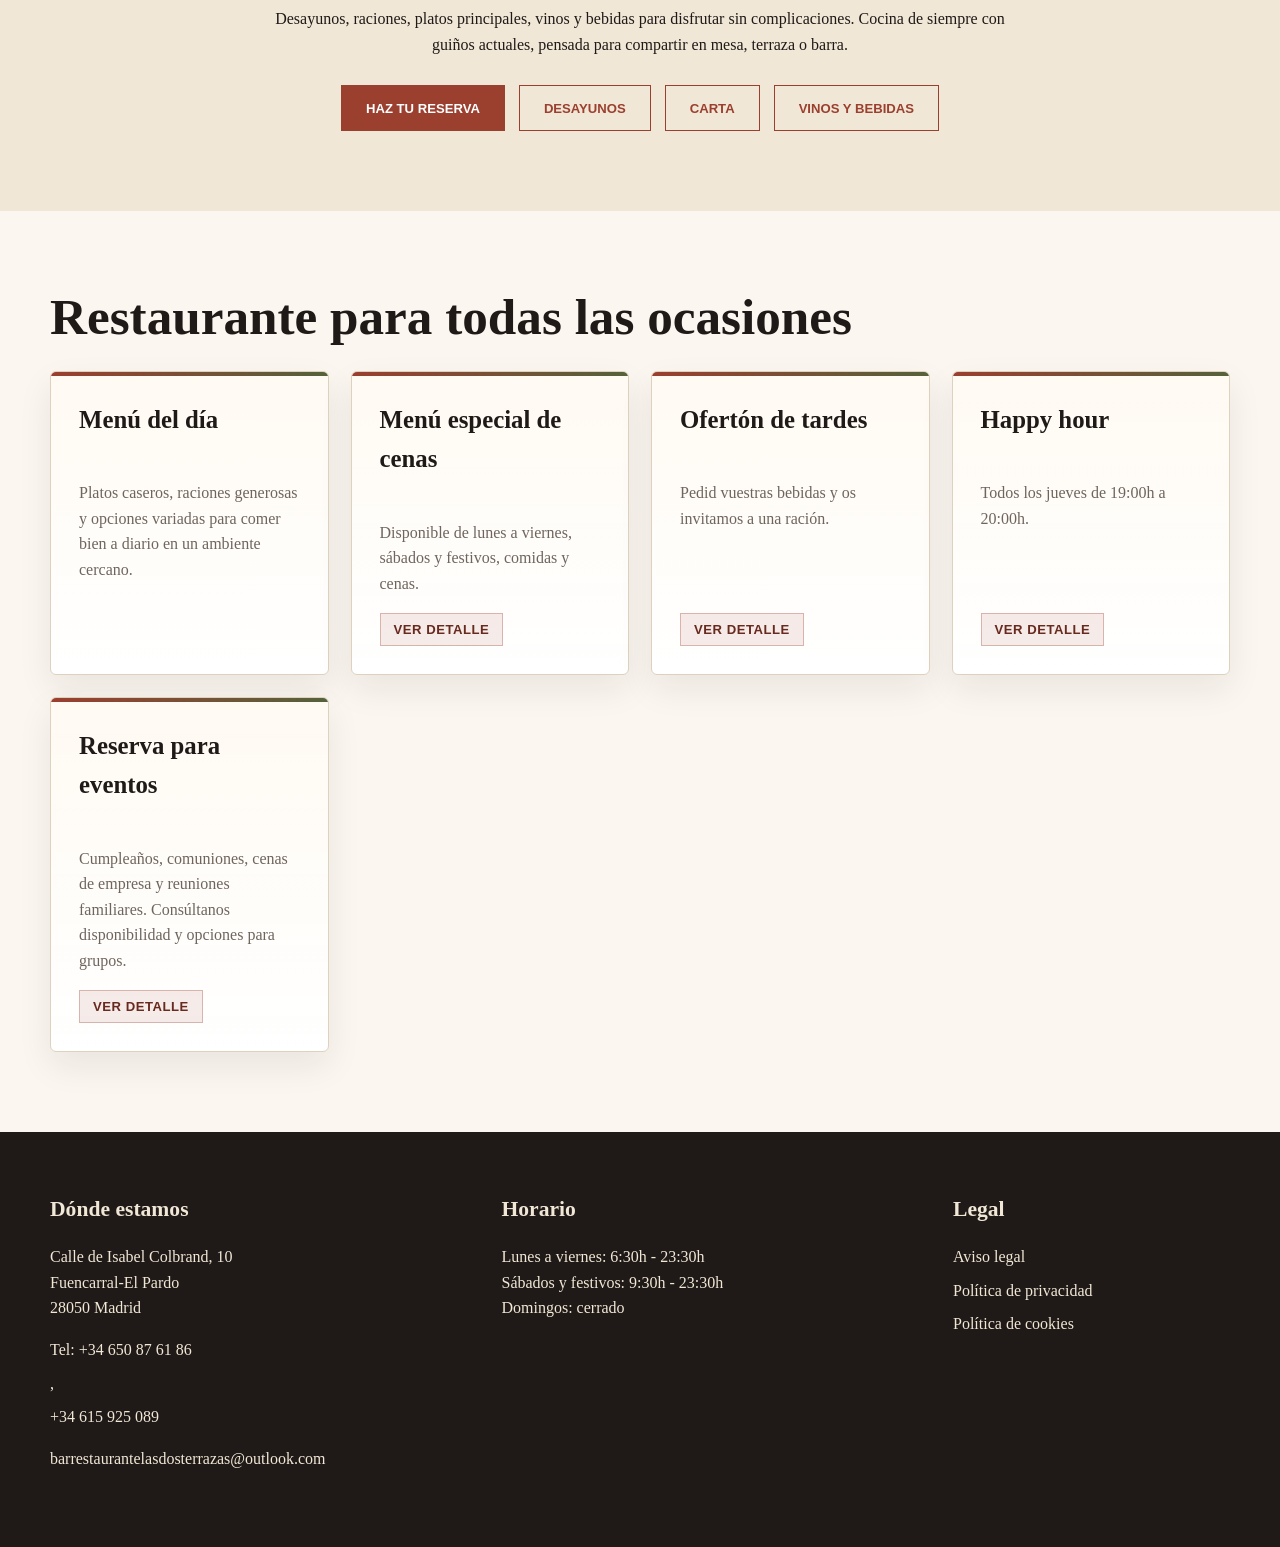
==== commit c0e4a215: "Footer upgrade" ====
--- a/index.html
+++ b/index.html
@@ -132,7 +132,7 @@
         <div>
           <h2>Dónde estamos</h2>
           <p>Calle de Isabel Colbrand, 10<br>Fuencarral-El Pardo<br>28050 Madrid</p>
-          <p><a href="tel:+34650876186">+34 650 87 61 86</a><br><a href="tel:+34615925089">+34 615 925 089</a></p>
+          <p><a href="tel:+34650876186">Tel: +34 650 87 61 86</a>, <a href="tel:+34615925089">+34 615 925 089</a></p>
           <p><a href="mailto:barrestaurantelasdosterrazas@outlook.com">barrestaurantelasdosterrazas@outlook.com</a></p>
         </div>
         <div>
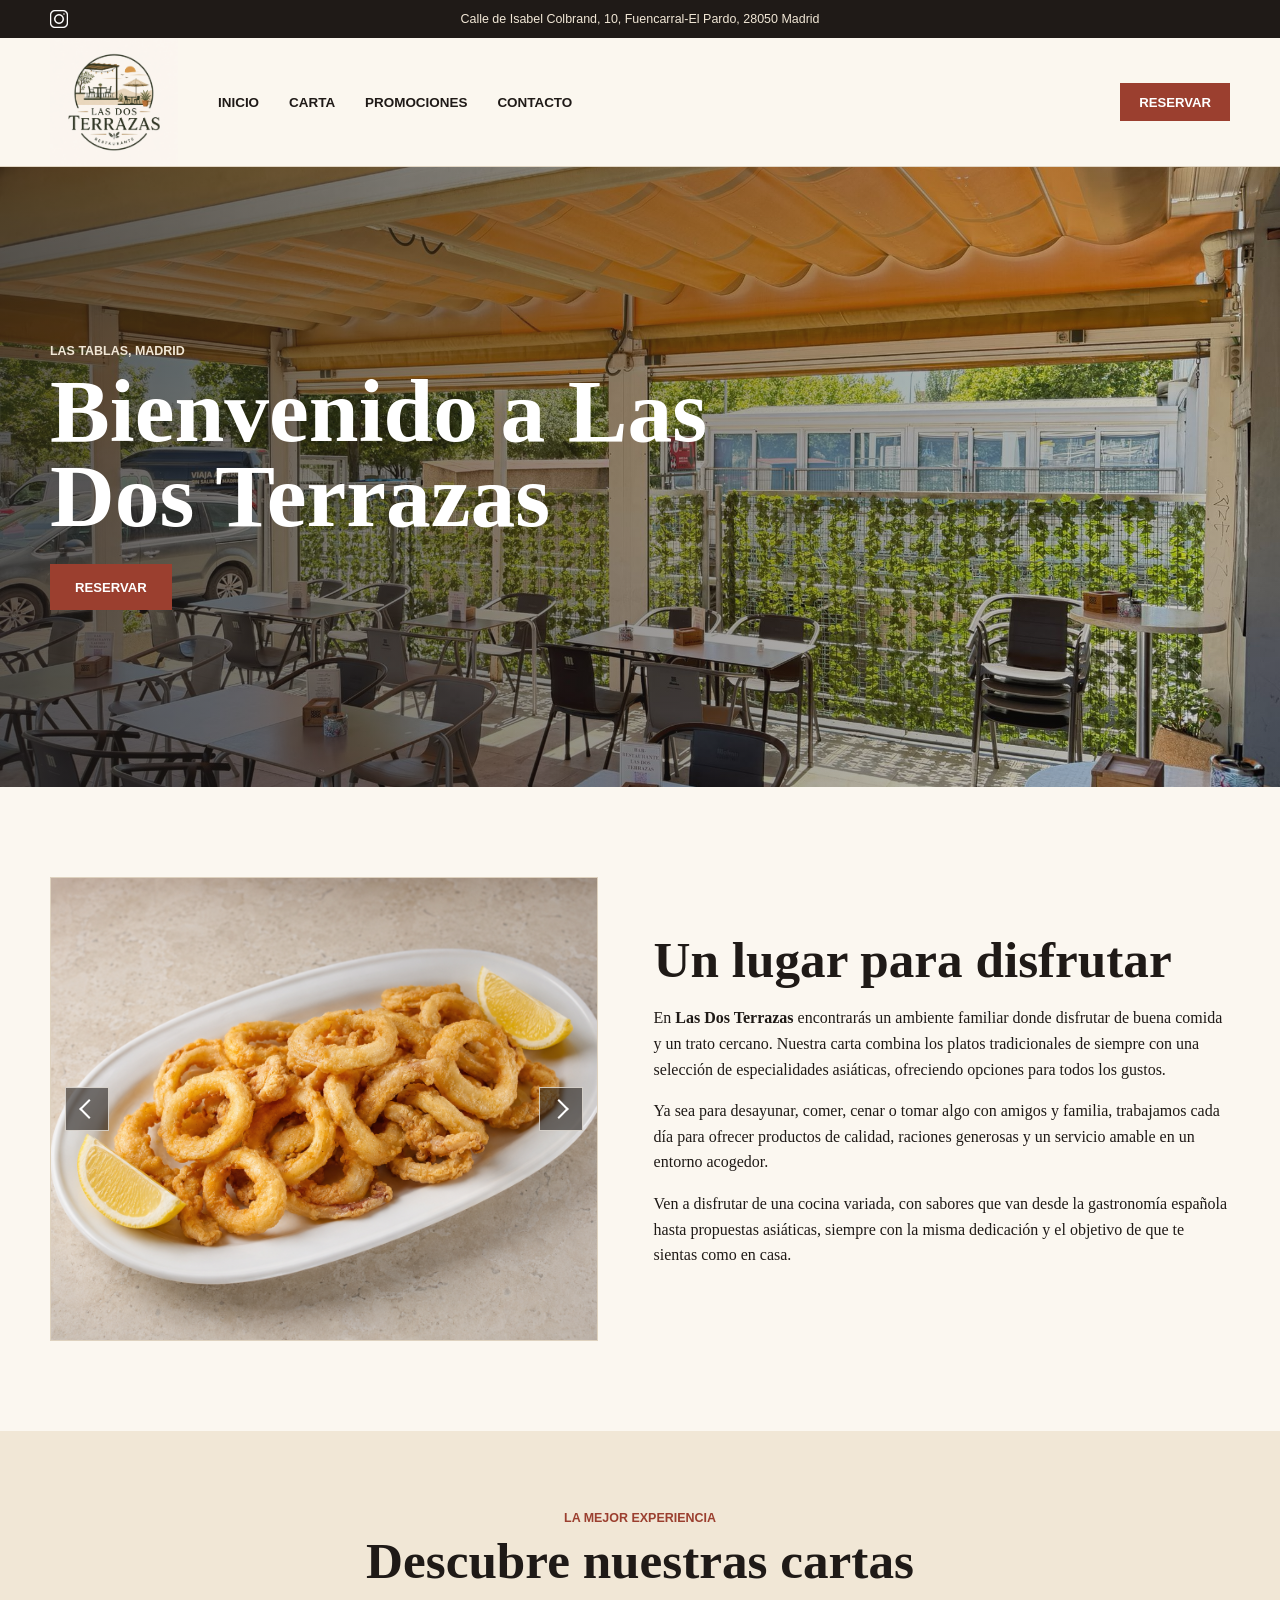
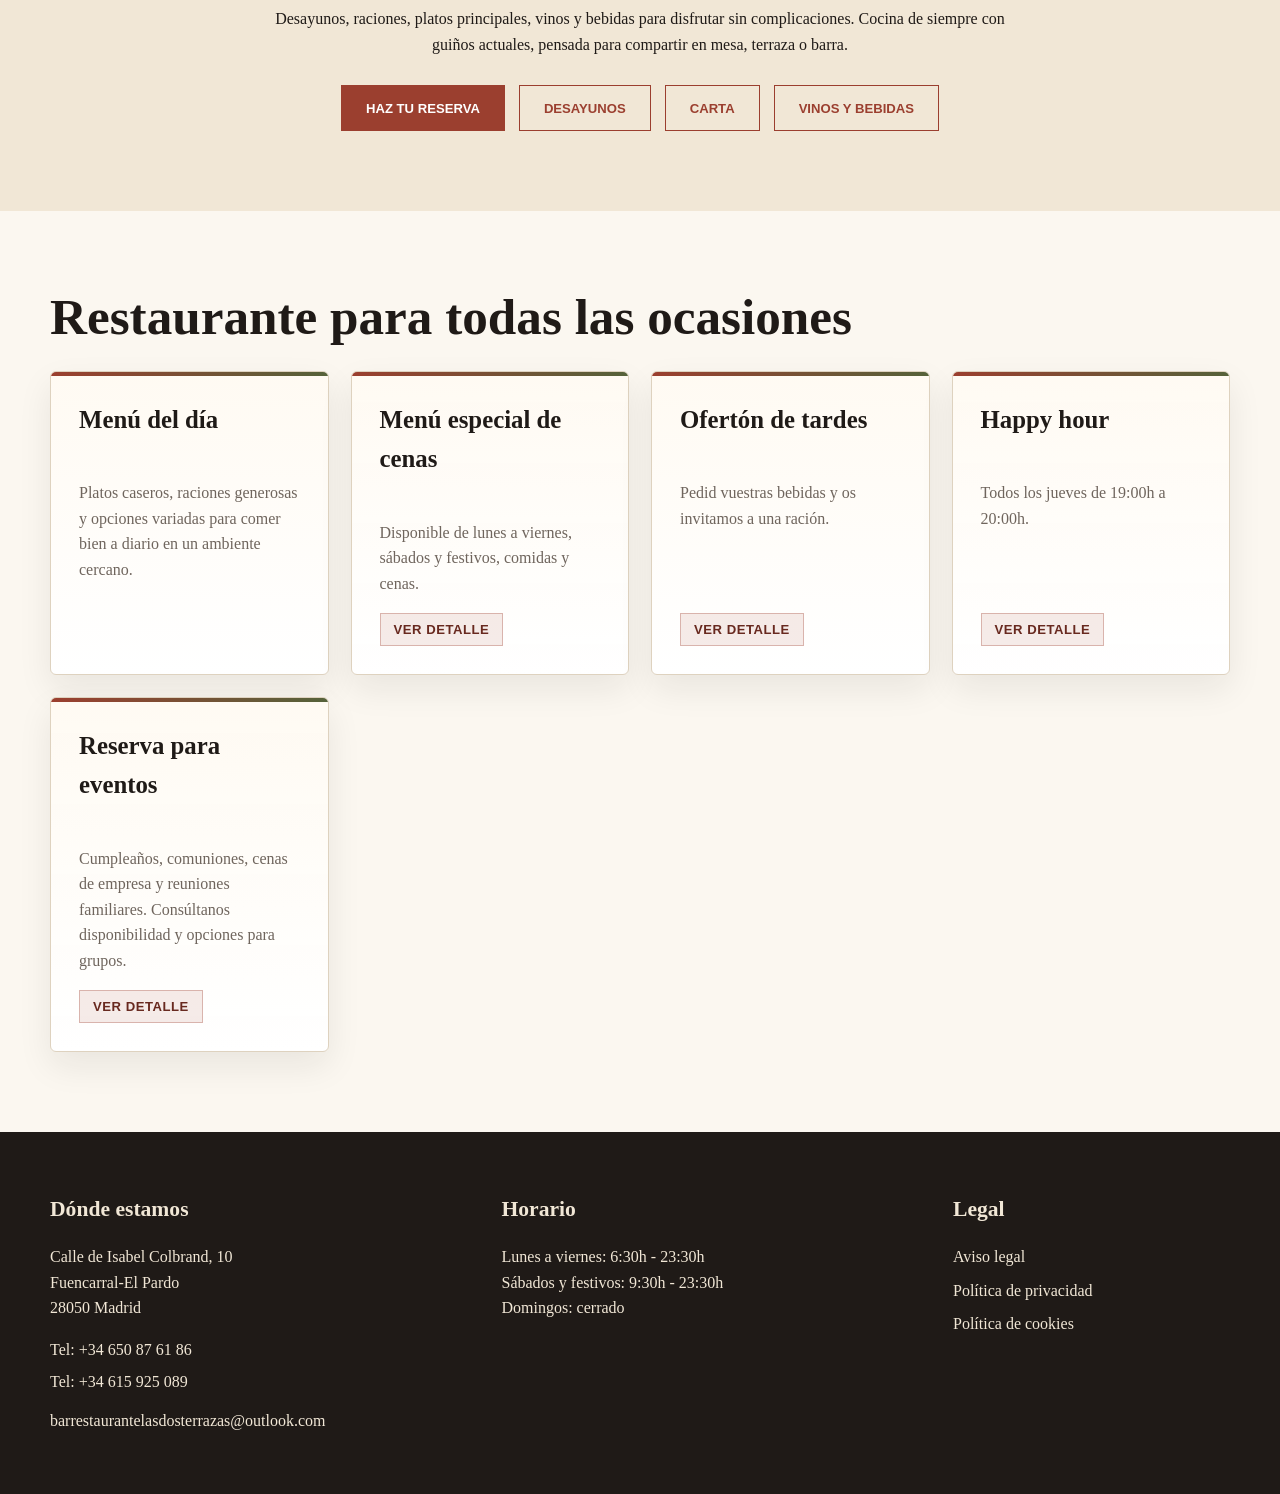
==== commit ddf3ff6b: "standatization of footer" ====
--- a/index.html
+++ b/index.html
@@ -129,11 +129,14 @@
 
     <footer class="site-footer">
       <div class="footer-grid">
-        <div>
+        <div class="footer-location">
           <h2>Dónde estamos</h2>
-          <p>Calle de Isabel Colbrand, 10<br>Fuencarral-El Pardo<br>28050 Madrid</p>
-          <p><a href="tel:+34650876186">Tel: +34 650 87 61 86</a>, <a href="tel:+34615925089">+34 615 925 089</a></p>
-          <p><a href="mailto:barrestaurantelasdosterrazas@outlook.com">barrestaurantelasdosterrazas@outlook.com</a></p>
+          <p class="footer-address">Calle de Isabel Colbrand, 10<br>Fuencarral-El Pardo<br>28050 Madrid</p>
+          <div class="footer-contact" aria-label="Datos de contacto">
+            <a href="tel:+34650876186">Tel: +34 650 87 61 86</a>
+            <a href="tel:+34615925089">Tel: +34 615 925 089</a>
+            <a class="footer-email" href="mailto:barrestaurantelasdosterrazas@outlook.com">barrestaurantelasdosterrazas@outlook.com</a>
+          </div>
         </div>
         <div>
           <h2>Horario</h2>
--- a/assets/css/styles.css
+++ b/assets/css/styles.css
@@ -935,6 +935,26 @@
   margin: 8px 0;
 }
 
+.footer-address {
+  margin-bottom: 16px;
+}
+
+.footer-contact {
+  display: grid;
+  gap: 6px;
+}
+
+.footer-contact a {
+  width: fit-content;
+  max-width: 100%;
+  margin: 0;
+}
+
+.footer-contact .footer-email {
+  margin-top: 8px;
+  overflow-wrap: anywhere;
+}
+
 .standalone {
   min-height: 100vh;
 }
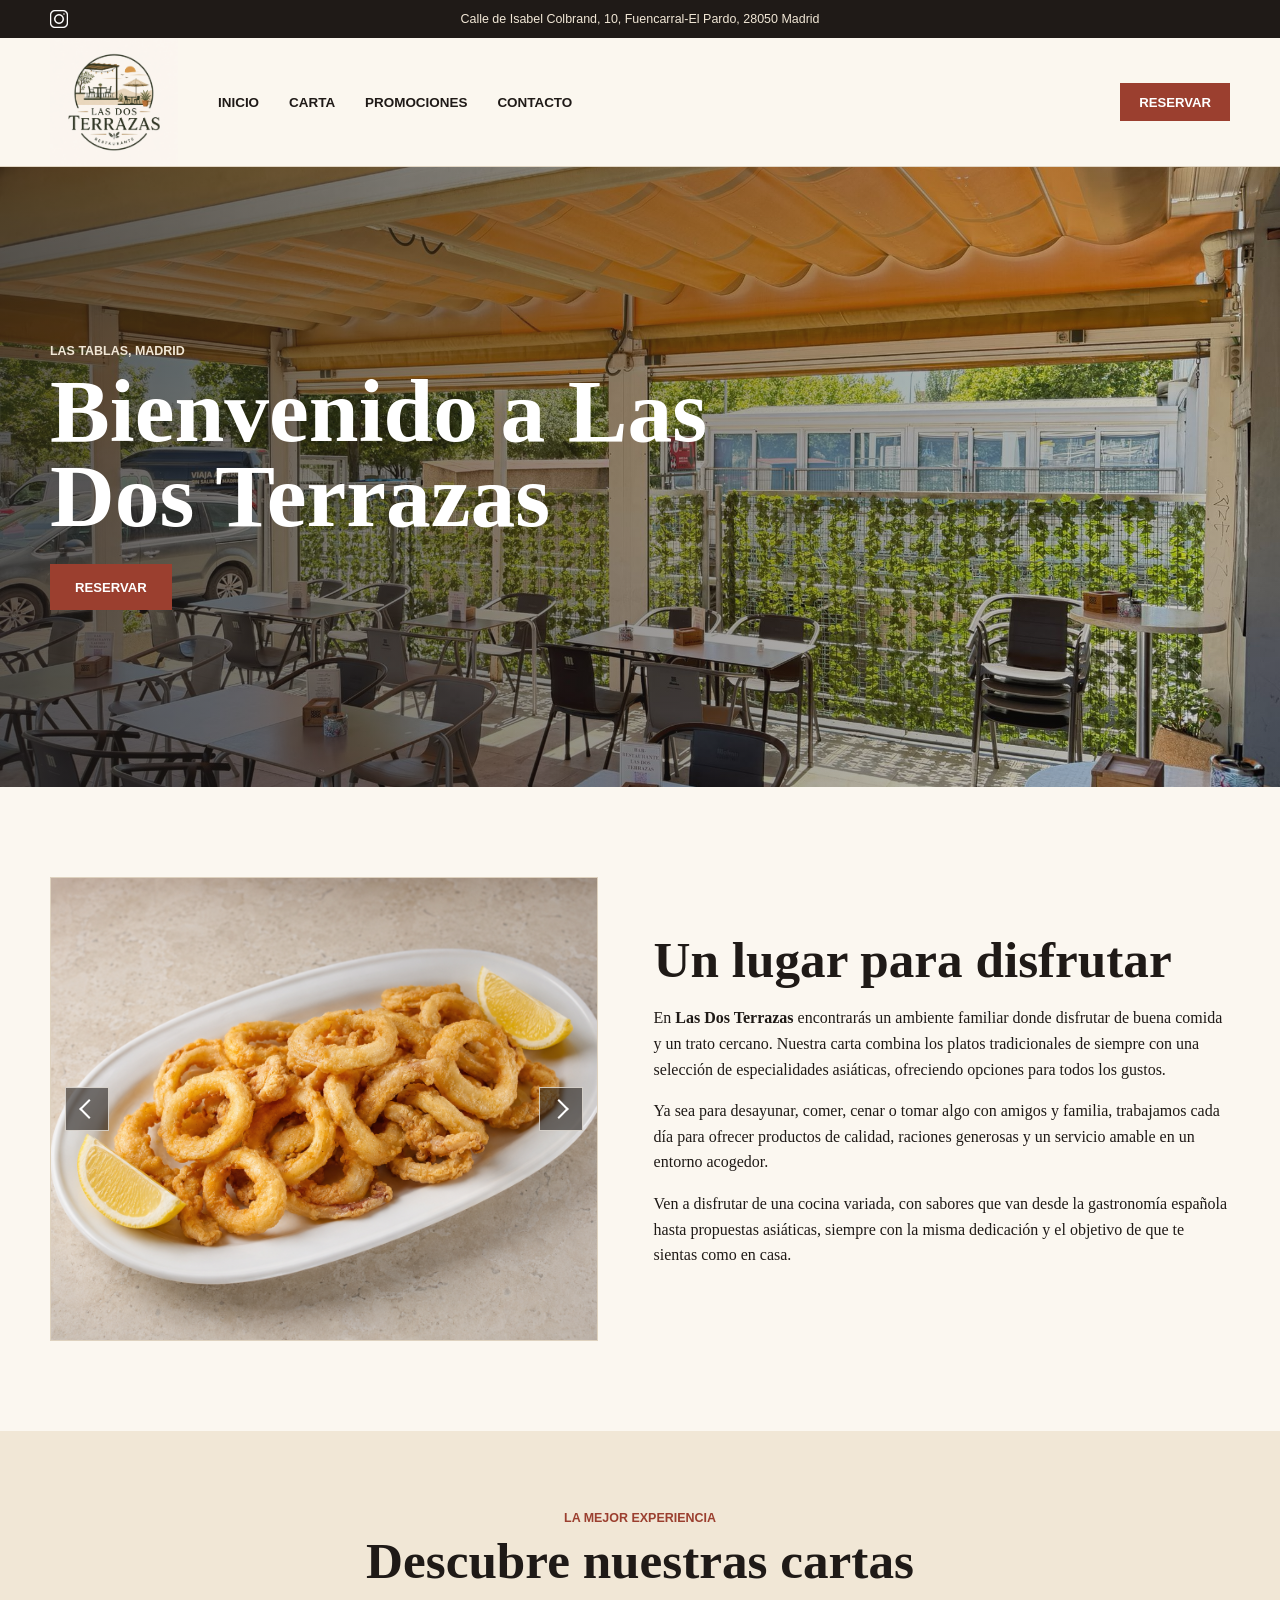
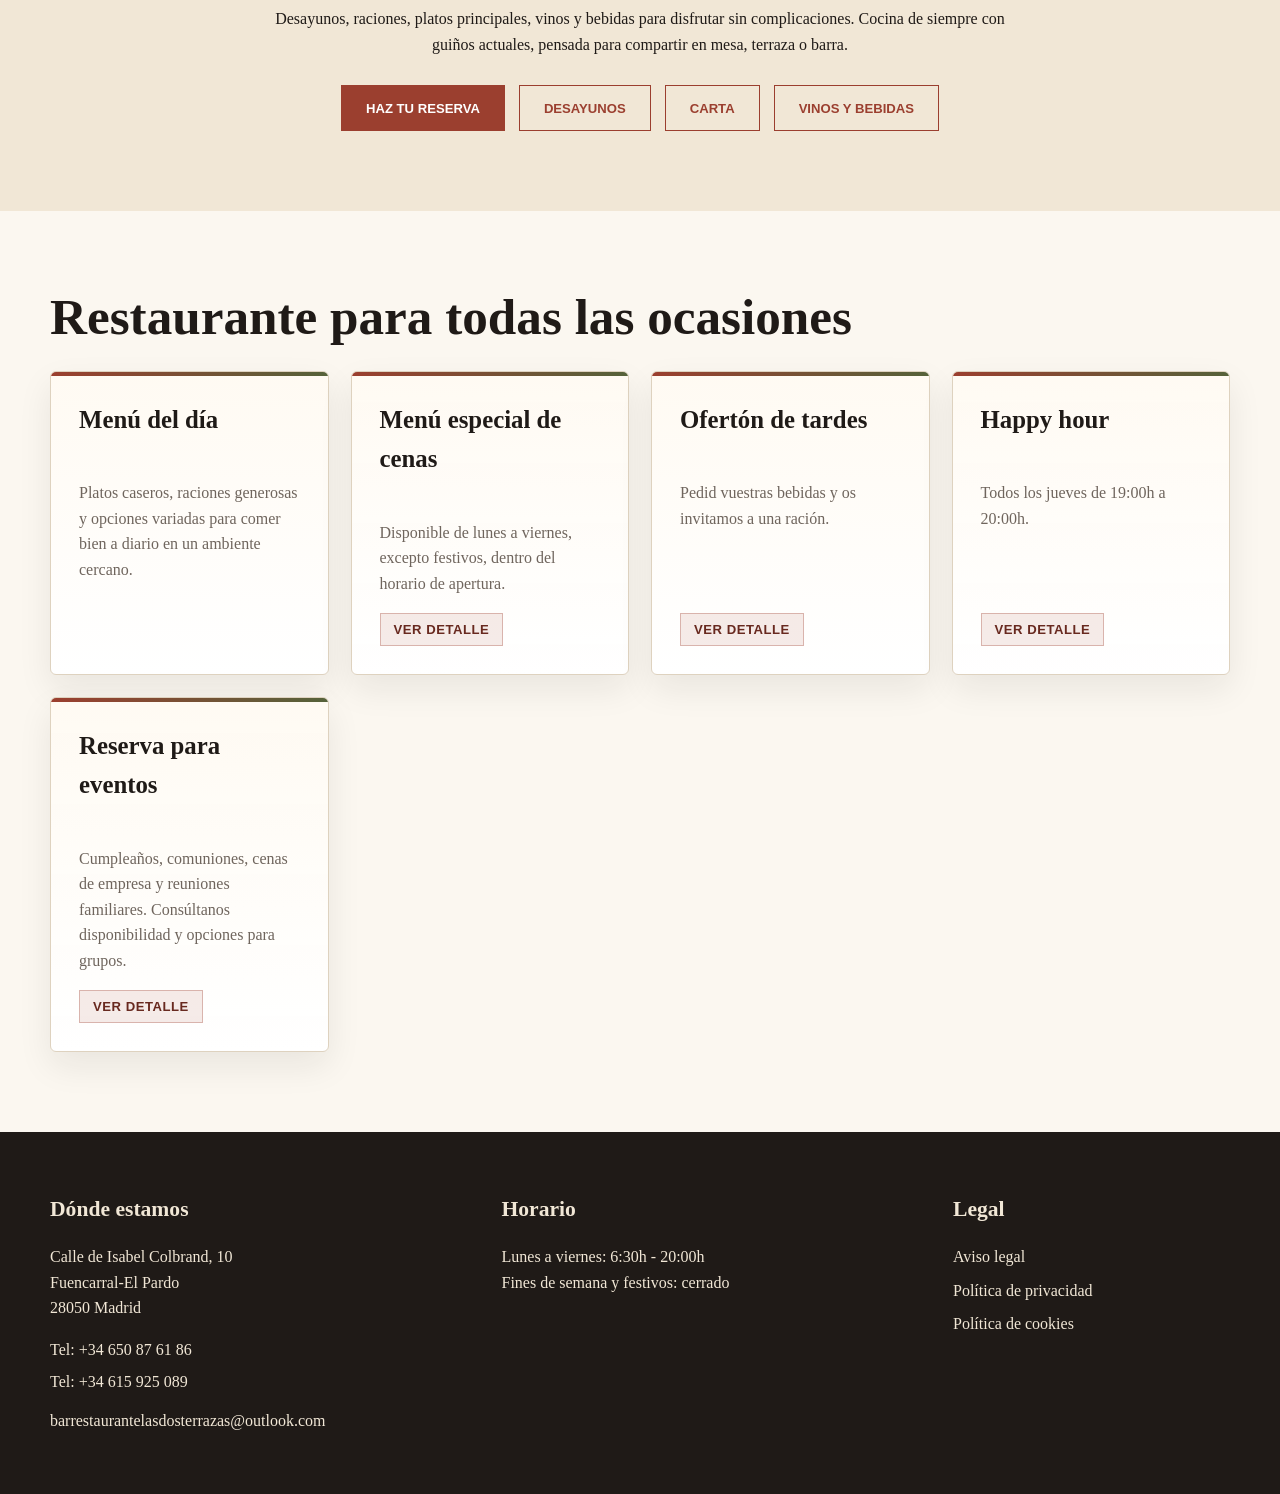
==== commit 6635011d: "horario actualizado" ====
--- a/index.html
+++ b/index.html
@@ -3,6 +3,8 @@
   <head>
     <meta charset="utf-8">
     <meta name="viewport" content="width=device-width, initial-scale=1">
+    <link rel="icon" type="image/png" href="/Resources/favicon.png">
+    <link rel="canonical" href="https://www.lasdosterrazas.com/">
     <title>Las Dos Terrazas :: Inicio</title>
     <link rel="stylesheet" href="assets/css/styles.css">
     <script src="assets/js/main.js" defer></script>
@@ -18,7 +20,7 @@
 
       <nav class="main-nav" aria-label="Navegación principal">
         <a class="brand" href="index.html" aria-label="Las Dos Terrazas inicio">
-          <img class="brand__logo" src="Resources/Logo.png" alt="Las Dos Terrazas">
+          <img class="brand__logo" src="Resources/favicon.png" alt="Las Dos Terrazas">
         </a>
         <button class="nav-toggle" type="button" aria-expanded="false" aria-controls="primary-menu" data-nav-toggle>
           <span></span>
@@ -68,7 +70,6 @@
           <div class="split-carousel__slide split-carousel__slide--four" role="img" aria-label="Plato de Las Dos Terrazas"></div>
           <div class="split-carousel__slide split-carousel__slide--five" role="img" aria-label="Plato de Las Dos Terrazas"></div>
           <div class="split-carousel__slide split-carousel__slide--six" role="img" aria-label="Plato de Las Dos Terrazas"></div>
-          <div class="split-carousel__slide split-carousel__slide--seven" role="img" aria-label="Plato de Las Dos Terrazas"></div>
           <button class="carousel-arrow carousel-arrow--prev" type="button" data-carousel-prev aria-label="Imagen anterior"></button>
           <button class="carousel-arrow carousel-arrow--next" type="button" data-carousel-next aria-label="Imagen siguiente"></button>
         </div>
@@ -105,7 +106,7 @@
           </article>
           <article class="info-card">
             <h3>Menú especial de cenas</h3>
-            <p>Disponible de lunes a viernes, sábados y festivos, comidas y cenas.</p>
+            <p>Disponible de lunes a viernes, excepto festivos, dentro del horario de apertura.</p>
             <a href="promociones.html">Ver detalle</a>
           </article>
           <article class="info-card">
@@ -140,7 +141,7 @@
         </div>
         <div>
           <h2>Horario</h2>
-          <p>Lunes a viernes: 6:30h - 23:30h<br>Sábados y festivos: 9:30h - 23:30h<br>Domingos: cerrado</p>
+          <p>Lunes a viernes: 6:30h - 20:00h<br>Fines de semana y festivos: cerrado</p>
         </div>
         <div>
           <h2>Legal</h2>
--- a/assets/css/styles.css
+++ b/assets/css/styles.css
@@ -510,27 +510,23 @@
 }
 
 .split-carousel__slide--two {
+  background-image: url("../../Resources/plate1.png");
+}
+
+.split-carousel__slide--three {
   background-image: url("../../Resources/plate2.png");
 }
 
-.split-carousel__slide--three {
+.split-carousel__slide--four {
   background-image: url("../../Resources/plate3.png");
 }
 
-.split-carousel__slide--four {
+.split-carousel__slide--five {
   background-image: url("../../Resources/plate4.png");
 }
 
-.split-carousel__slide--five {
+.split-carousel__slide--six {
   background-image: url("../../Resources/plate5.png");
-}
-
-.split-carousel__slide--six {
-  background-image: url("../../Resources/plate6.png");
-}
-
-.split-carousel__slide--seven {
-  background-image: url("../../Resources/plate7.png");
 }
 
 .split-section__content h2,
